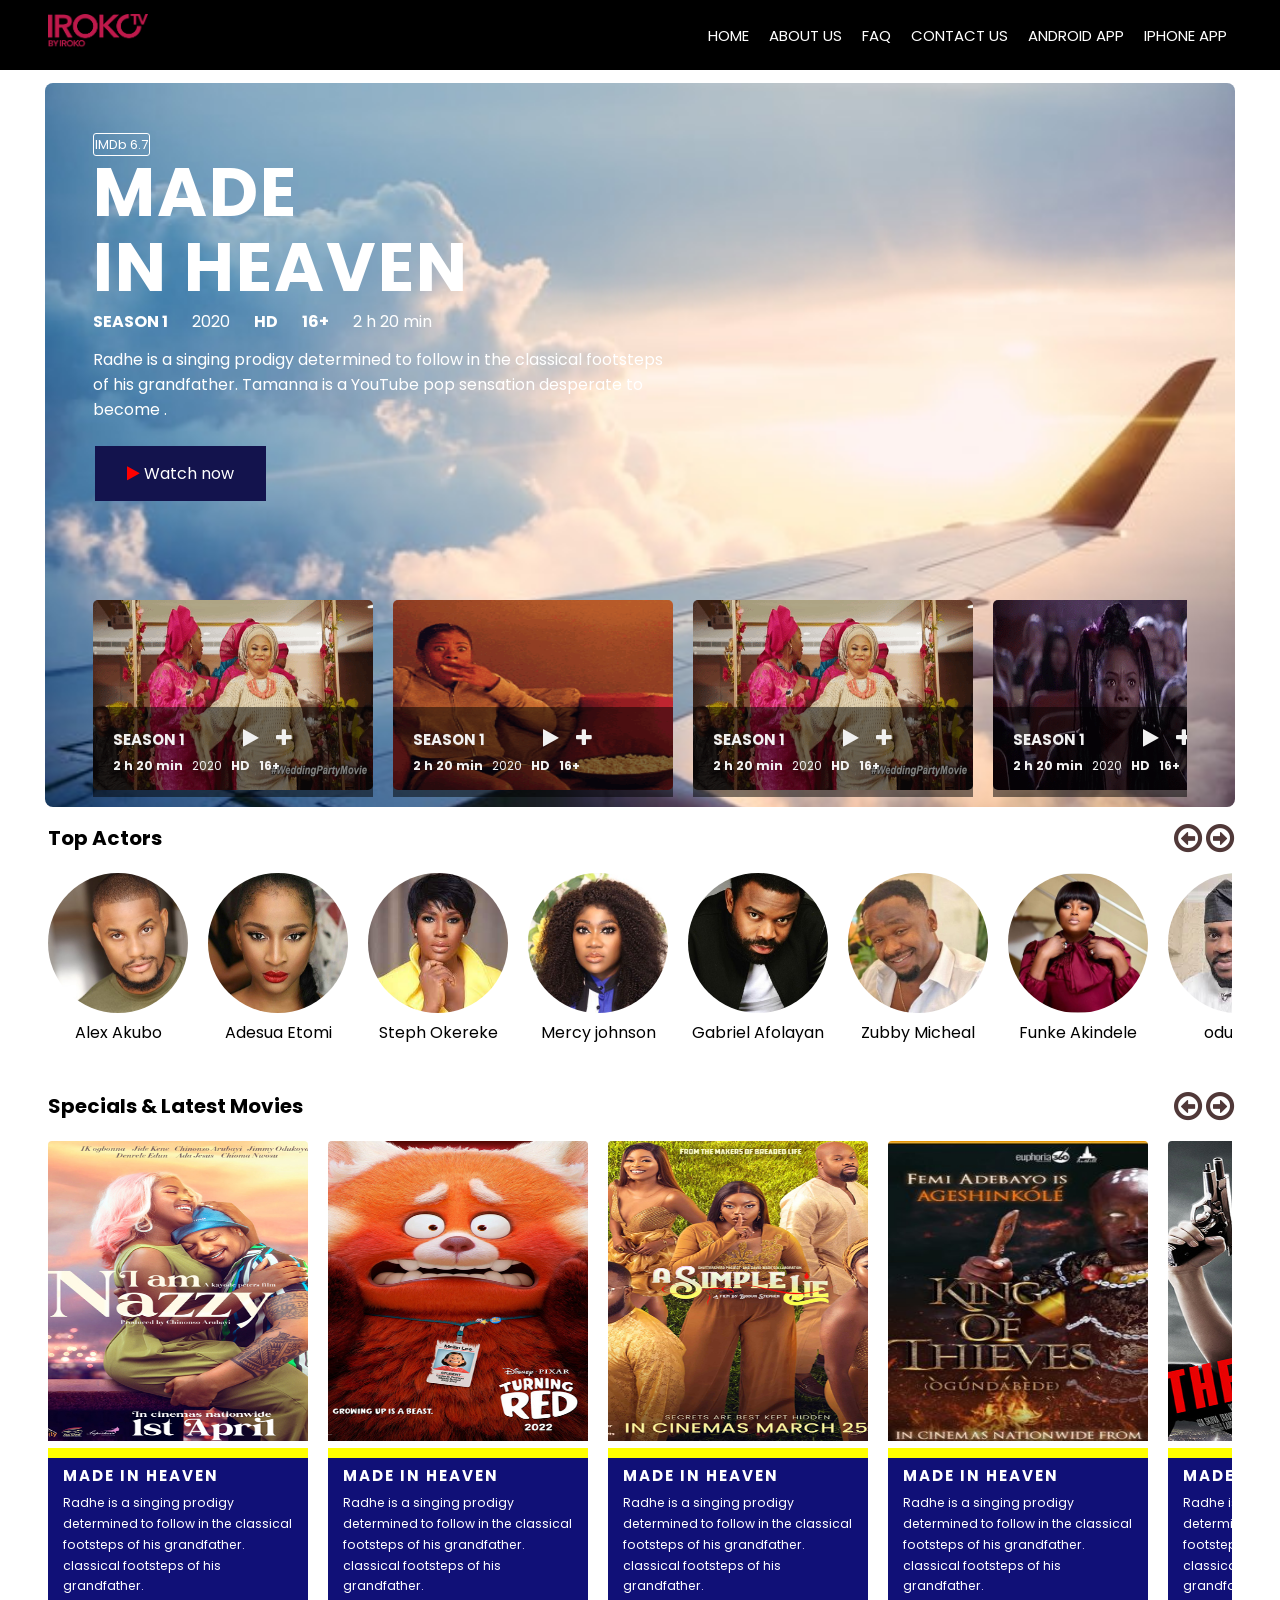
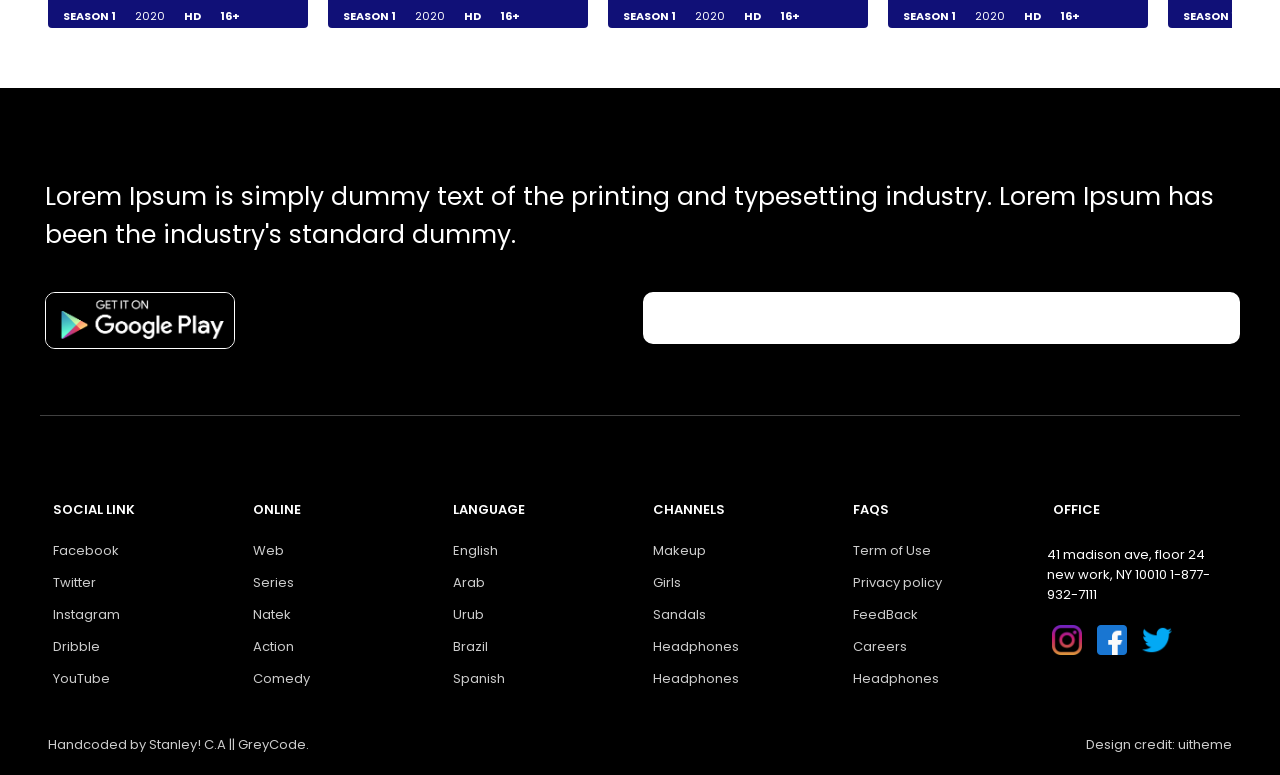
==== index.html @ 7237c394 "Movie web ap commit." ====
<!DOCTYPE html>
<html lang="en">
<head>
    <meta charset="UTF-8">
    <meta http-equiv="X-UA-Compatible" content="IE=edge">
    <meta name="viewport" content="width=device-width, initial-scale=1.0">
    <title>Stream App</title>
     <link rel="stylesheet" href="style.css">
     <link rel="stylesheet" href="https://cdnjs.cloudflare.com/ajax/libs/font-awesome/4.7.0/css/font-awesome.min.css">
     <link rel="icon" type="image/x-icon" href="/images/favicon-32x32.png"> 
</head>
<body>

    <header>
     <div id="brand"><a href="/"> <img src="images/IROKO.png" height="35px" width="100px" alt="iroko logo"  class="blink_me"></a></div>
        <nav>
            
          <ul>
            
            
            <li><a href="#">HOME</a></li>
            <li><a href="#">ABOUT US</a></li>
            <li><a href="#" >FAQ</a></li>
            <li><a href="#"> CONTACT US</a></li>
            <li><a href="#">ANDROID APP</a></li>
            <li><a href="#" >IPHONE APP</a></li>
            
          </ul>
        </nav>
        
        <div id="hamburger-icon" onclick="toggleMobileMenu(this)">
          <div class="bar1"></div>
          <div class="bar2"></div>
          <div class="bar3"></div>
          <ul class="mobile-menu animate fadeInDown two ">
            <li><a href="#">HOME</a></li>
            <li><a href="#">ABOUT US</a></li>
            <li><a href="#" >FAQ</a></li>
            <li><a href="#"> CONTACT US</a></li>
            <li><a href="#">ANDROID APP</a></li>
            <li><a href="#" >IPHONE APP</a></li>
          </ul>
        </div>
    </header>

        <article  class="first-container">
         <div class="first-container-content">
                    <!--  floated two divs --> 
            <div class="first-floating-container"> 
                <div class="first-column main">
                    <div class="first-herotext-container">

                      <span class="rnd">IMDb 6.7</span>
                                <h2>Made <br> in heaven</h2>
                                <span class="tag"><b>SEASON 1</b></span>
                                <span class="tag">2020</span>
                                <span class="tag"><b>HD</b></span>
                                <span class="tag"><b>16+</b></span>
                                <span class="tag">2 h 20 min</span>
                                <p>Radhe is a singing prodigy determined to follow in the classical footsteps of his grandfather. Tamanna is a YouTube pop sensation desperate to become .</p>
                                <a href="#" class="btn"> <i class="fa fa-play" aria-hidden="true" style="color: red;"></i>  Watch now</a>
                    </div>
                </div>
                <div class="first-column" >
                    <div class="video-container ">
                      <video autoplay muted loop id="myVideo">
                        <source src="images/video1.mp4"  type="video/mp4" style="width: 100%;">
                      </video>
                    </div>
                  
                </div>
            </div>

         </div>
               <!--  image slider starts here--> 
          <div class="image-container">
             <div class="img-slider__container-1">

               <div class="img-items">
                    <img src="images/Shola-shobowale-gif.gif" alt="shola shobowale">
                 
                    <div class="content">
                          <span class="tag-text" style="font-size: 15px;"><b>SEASON 1 </b>    </span>  &nbsp;  &nbsp;   &nbsp;  &nbsp;  &nbsp;     
                          <span class="tag-text"><b>  <i class="fa fa-play" style="font-size:20px;"></i> </b>    </span>
                          <span class="tag-text"> <i class="fa fa-plus" aria-hidden="true" style="font-size: 20px;"></i>     </span>
                          &nbsp;  &nbsp;   &nbsp;  &nbsp;  &nbsp;     
                          <span class="tag-textone"><b> 2 h 20 min</b></span>
                          <span class="tag-textone">2020</span>
                          <span class="tag-textone"><b>HD</b></span>
                          <span class="tag-textone"><b>16+</b></span>
                    </div>
               </div>

               <div class="img-items">
                 <img src="tv-popcorn.gif" alt="tv-popcorn gif">

                 <div class="content">
                  <span class="tag-text" style="font-size: 15px;"><b>SEASON 1 </b>    </span>  &nbsp;  &nbsp;   &nbsp;  &nbsp;  &nbsp;     
                  <span class="tag-text"><b>  <i class="fa fa-play" style="font-size:20px;"></i> </b>    </span>
                  <span class="tag-text"> <i class="fa fa-plus" aria-hidden="true" style="font-size: 20px;"></i>     </span>
                  &nbsp;  &nbsp;   &nbsp;  &nbsp;  &nbsp;     
                  <span class="tag-textone"><b> 2 h 20 min</b></span>
                  <span class="tag-textone">2020</span>
                  <span class="tag-textone"><b>HD</b></span>
                  <span class="tag-textone"><b>16+</b></span>
            </div>
               </div>

               <div class="img-items">
                  <img src="images/Shola-shobowale-gif.gif" alt="">

                  <div class="content">
                    <span class="tag-text" style="font-size: 15px;"><b>SEASON 1 </b>    </span>  &nbsp;  &nbsp;   &nbsp;  &nbsp;  &nbsp;     
                    <span class="tag-text"><b>  <i class="fa fa-play" style="font-size:20px;"></i> </b>    </span>
                    <span class="tag-text"> <i class="fa fa-plus" aria-hidden="true" style="font-size: 20px;"></i>     </span>
                    &nbsp;  &nbsp;   &nbsp;  &nbsp;  &nbsp;     
                    <span class="tag-textone"><b> 2 h 20 min</b></span>
                    <span class="tag-textone">2020</span>
                    <span class="tag-textone"><b>HD</b></span>
                    <span class="tag-textone"><b>16+</b></span>
              </div>
               </div>

               <div class="img-items">
                  <img src="watching-pay.gif" alt="">

                  <div class="content">
                    <span class="tag-text" style="font-size: 15px;"><b>SEASON 1 </b>    </span>  &nbsp;  &nbsp;   &nbsp;  &nbsp;  &nbsp;     
                    <span class="tag-text"><b>  <i class="fa fa-play" style="font-size:20px;"></i> </b>    </span>
                    <span class="tag-text"> <i class="fa fa-plus" aria-hidden="true" style="font-size: 20px;"></i>     </span>
                    &nbsp;  &nbsp;   &nbsp;  &nbsp;  &nbsp;     
                    <span class="tag-textone"><b> 2 h 20 min</b></span>
                    <span class="tag-textone">2020</span>
                    <span class="tag-textone"><b>HD</b></span>
                    <span class="tag-textone"><b>16+</b></span>
              </div>
               </div>

                <div class="img-items">
                  <img src="images/Shola-shobowale-gif.gif" alt="Shola-shobowale-gif.gif">

                  <div class="content">
                    <span class="tag-text" style="font-size: 15px;"><b>SEASON 1 </b>    </span>  &nbsp;  &nbsp;   &nbsp;  &nbsp;  &nbsp;     
                    <span class="tag-text"><b>  <i class="fa fa-play" style="font-size:20px;"></i> </b>    </span>
                    <span class="tag-text"> <i class="fa fa-plus" aria-hidden="true" style="font-size: 20px;"></i>     </span>
                    &nbsp;  &nbsp;   &nbsp;  &nbsp;  &nbsp;     
                    <span class="tag-textone"><b> 2 h 20 min</b></span>
                    <span class="tag-textone">2020</span>
                    <span class="tag-textone"><b>HD</b></span>
                    <span class="tag-textone"><b>16+</b></span>
              </div>

                </div>
            
                <div class="img-items">
                  <img src="images/Shola-shobowale-gif.gif" alt="">

                  <div class="content">
                    <span class="tag-text" style="font-size: 15px;"><b>SEASON 1 </b>    </span>  &nbsp;  &nbsp;   &nbsp;  &nbsp;  &nbsp;     
                    <span class="tag-text"><b>  <i class="fa fa-play" style="font-size:20px;"></i> </b>    </span>
                    <span class="tag-text"> <i class="fa fa-plus" aria-hidden="true" style="font-size: 20px;"></i>     </span>
                    &nbsp;  &nbsp;   &nbsp;  &nbsp;  &nbsp;     
                    <span class="tag-textone"><b> 2 h 20 min</b></span>
                    <span class="tag-textone">2020</span>
                    <span class="tag-textone"><b>HD</b></span>
                    <span class="tag-textone"><b>16+</b></span>
              </div>

                </div>
             
                <div class="img-items">
                  <img src="watching-pay.gif" alt="">

                  <div class="content">
                    <span class="tag-text" style="font-size: 15px;"><b>SEASON 1 </b>    </span>  &nbsp;  &nbsp;   &nbsp;  &nbsp;  &nbsp;     
                    <span class="tag-text"><b>  <i class="fa fa-play" style="font-size:20px;"></i> </b>    </span>
                    <span class="tag-text"> <i class="fa fa-plus" aria-hidden="true" style="font-size: 20px;"></i>     </span>
                    &nbsp;  &nbsp;   &nbsp;  &nbsp;  &nbsp;     
                    <span class="tag-textone"><b> 2 h 20 min</b></span>
                    <span class="tag-textone">2020</span>
                    <span class="tag-textone"><b>HD</b></span>
                    <span class="tag-textone"><b>16+</b></span>
              </div>

                </div>
            
                <div class="img-items">
                  <img src="tv-popcorn.gif" alt="tv-popcorn.gif">

                  <div class="content">
                    <span class="tag-text" style="font-size: 15px;"><b>SEASON 1 </b>    </span>  &nbsp;  &nbsp;   &nbsp;  &nbsp;  &nbsp;     
                    <span class="tag-text"><b>  <i class="fa fa-play" style="font-size:20px;"></i> </b>    </span>
                    <span class="tag-text"> <i class="fa fa-plus" aria-hidden="true" style="font-size: 20px;"></i>     </span>
                    &nbsp;  &nbsp;   &nbsp;  &nbsp;  &nbsp;     
                    <span class="tag-textone"><b> 2 h 20 min</b></span>
                    <span class="tag-textone">2020</span>
                    <span class="tag-textone"><b>HD</b></span>
                    <span class="tag-textone"><b>16+</b></span>
              </div>

                </div>
            
                <div class="img-items">
                  <img src="tv-popcorn.gif" alt="tv-popcorn.gif">
                       
                </div>
            
            
                <div class="img-items">
                  <img src="watching-pay.gif" alt="tv-popcorn.gif">
                </div>
            
                <div class="img-items">
                  <img src="tv-popcorn.gif" alt="tv-popcorn.gif">
                </div>
            
            </div>
          </div>
             <!--  image slider ends here--> 

        </article>

             
        <article class="second-container">
           <div class="second-container-content">
               
            
           <!--  image slider starts here--> 
           <div class="image-container-second" style="background-color: white;">
            <h1> Top Actors </h1>   <span> <i class="fa fa-arrow-circle-o-left" style="font-size:33px; color: rgb(80, 56, 56);"></i> <i class="fa fa-arrow-circle-o-right" style="font-size:33px; color: rgb(80, 56, 56);"></i>   </span>
            <div class="img-slider__container-1-second">

              <div class="img-items-second">
                   <img src="images/alex-akubo.jpg" alt="">
                   <p> Alex Akubo</p>
              </div>

              <div class="img-items-second">
                <img src="images/adesua.jpg" alt="">
                  <p> Adesua Etomi </p>
              </div>

              <div class="img-items-second">
                   <img src="images/steph.jpg" alt="">
                  <p>Steph Okereke </p>
              </div>

              <div class="img-items-second">
                <img src="images/mercyjohnson.jpg" alt="">
                  <p>Mercy johnson</p>
              </div>

               <div class="img-items-second">
                <img src="images/gabby.jpg" alt="">
                <p> Gabriel Afolayan </p>
               </div>
           
               <div class="img-items-second">
                   <img src="images/zubby1.jpg" alt="">
                   <P>Zubby Micheal</P>
               </div>
            
               <div class="img-items-second">
                <img src="images/funke.jpg" alt="">
                <p> Funke Akindele</p>
               </div>
           
               <div class="img-items-second">
                  <img src="images/odunade.jpg" alt="">
                  <p> odunade </p>
               </div>
           
               <div class="img-items-second">
                 <img src="images/mama-1920x598.jpg" alt="">
                <p> Mama G</p>
               </div>
           
               <div class="img-items-second">
                <img src="images/nancy.jpg" alt="" >
                <p> Nancy Isime</p>
               </div>
           
               <div class="img-items-second">
                 <img src="images/rmd.jpg" alt="">
                <p> RMD</p>
               </div>
           
           </div>
         </div>
            <!--  image slider ends here--> 

           </div>
        </article>

    
        <article class="third-container">
          <div class="third-container-content">

           
             
           <!--  image slider starts here--> 
           <div class="image-container-third">
            <h1> Specials & Latest Movies</h1> <span> <i class="fa fa-arrow-circle-o-left" style="font-size:33px; color: rgb(80, 56, 56);"></i> <i class="fa fa-arrow-circle-o-right" style="font-size:33px;color: rgb(80, 56, 56);"></i> </span>
            <div class="img-slider__container-1-third">

              <div class="img-items-third">
                   <img src="images/iam.jpg" alt=""  class="image" >
                   <div class="middle">
                    <div class="text"> <i class="fa fa-play" style="font-size:36px;"></i> </div>
                  </div>
                   
                   <div class="third-herotext-container">
                    <div class="third-text">
                      <h2>Made  in heaven</h2>    
                      <p>Radhe is a singing prodigy determined to follow in the classical footsteps of his grandfather. classical footsteps of his grandfather. </p>
                      <span class="tag-third"><b>SEASON 1</b></span>
                      <span class="tag-third">2020</span>
                      <span class="tag-third"><b>HD</b></span>
                      <span class="tag-third"><b>16+</b></span>
                    </div>
                    
                  </div>
                   
              </div>

              <div class="img-items-third">
                <img src="images/turning_redpost.jpg" alt="" class="image">
                <div class="middle">
                  <div class="text"> <i class="fa fa-play" style="font-size:36px;"></i> </div>
                </div>
                
                <div class="third-herotext-container">
                  <div class="third-text">
                    <h2>Made  in heaven</h2>
                    <p>Radhe is a singing prodigy determined to follow in the classical footsteps of his grandfather. classical footsteps of his grandfather. </p>
                    <span class="tag-third"><b>SEASON 1</b></span>
                    <span class="tag-third">2020</span>
                    <span class="tag-third"><b>HD</b></span>
                    <span class="tag-third"><b>16+</b></span>
                  </div>
                </div>
              </div>

              <div class="img-items-third">
                <img src="images/simple.jpg" alt=""  class="image" >
                   <div class="middle">
                    <div class="text"> <i class="fa fa-play" style="font-size:36px;"></i> </div>
                  </div>
                   
                   <div class="third-herotext-container">
                    <div class="third-text">
                      <h2>Made  in heaven</h2>
                      <p>Radhe is a singing prodigy determined to follow in the classical footsteps of his grandfather. classical footsteps of his grandfather. </p>
                      <span class="tag-third"><b>SEASON 1</b></span>
                      <span class="tag-third">2020</span>
                      <span class="tag-third"><b>HD</b></span>
                      <span class="tag-third"><b>16+</b></span>
                    </div>
                  </div>
              </div>

              <div class="img-items-third">
                <img src="images/kingpost-233x396.jpg" alt="" class="image">
                <div class="middle">
                  <div class="text"> <i class="fa fa-play" style="font-size:36px;"></i> </div>
                </div>

                <div class="third-herotext-container">
                  <div class="third-text">
                    <h2>Made  in heaven</h2>
                    <p>Radhe is a singing prodigy determined to follow in the classical footsteps of his grandfather. classical footsteps of his grandfather. </p>
                    <span class="tag-third"><b>SEASON 1</b></span>
                    <span class="tag-third">2020</span>
                    <span class="tag-third"><b>HD</b></span>
                    <span class="tag-third"><b>16+</b></span>
                  </div>
                </div>
              </div>

               <div class="img-items-third">
                <img src="images/nake.jpg" alt="" class="image">
                <div class="middle">
                  <div class="text"> <i class="fa fa-play" style="font-size:36px;"></i> </div>
                </div>

                <div class="third-herotext-container">
                  <div class="third-text">
                    <h2>Made  in heaven</h2>
                    <p>Radhe is a singing prodigy determined to follow in the classical footsteps of his grandfather. classical footsteps of his grandfather. </p>
                    <span class="tag-third"><b>SEASON 1</b></span>
                    <span class="tag-third">2020</span>
                    <span class="tag-third"><b>HD</b></span>
                    <span class="tag-third"><b>16+</b></span>
                  </div>
                </div> 

               </div>
           
               <div class="img-items-third">
                   <img src="images/godpost-233x396.jpg" alt="" class="image">
                   <div class="middle">
                    <div class="text"> <i class="fa fa-play" style="font-size:36px;"></i> </div>
                  </div>

                   <div class="third-herotext-container">
                    <div class="third-text">
                      <h2>Made  in heaven</h2>
                      <p>Radhe is a singing prodigy determined to follow in the classical footsteps of his grandfather. classical footsteps of his grandfather. </p>
                      <span class="tag-third"><b>SEASON 1</b></span>
                      <span class="tag-third">2020</span>
                      <span class="tag-third"><b>HD</b></span>
                      <span class="tag-third"><b>16+</b></span>
                    </div>
                  </div>

               </div>
            
               <div class="img-items-third">
                <img src="images/batman.webp" alt="" class="image">
                <div class="middle">
                  <div class="text"> <i class="fa fa-play" style="font-size:36px;"></i> </div>
                </div>
                   
                <div class="third-herotext-container">
                  <div class="third-text">
                    <h2>Made  in heaven</h2>
                    <p>Radhe is a singing prodigy determined to follow in the classical footsteps of his grandfather. classical footsteps of his grandfather. </p>
                    <span class="tag-third"><b>SEASON 1</b></span>
                    <span class="tag-third">2020</span>
                    <span class="tag-third"><b>HD</b></span>
                    <span class="tag-third"><b>16+</b></span>
                  </div>
                </div>

               </div>
           
               <div class="img-items-third">
                  <img src="images/iam.jpg" alt="" class="image">
                  <div class="middle">
                    <div class="text"> <i class="fa fa-play" style="font-size:36px;"></i> </div>
                  </div>
                    
                  <div class="third-herotext-container">
                    <div class="third-text">
                      <h2>Made  in heaven</h2>
                      <p>Radhe is a singing prodigy determined to follow in the classical footsteps of his grandfather. classical footsteps of his grandfather. </p>
                      <span class="tag-third"><b>SEASON 1</b></span>
                      <span class="tag-third">2020</span>
                      <span class="tag-third"><b>HD</b></span>
                      <span class="tag-third"><b>16+</b></span>
                    </div>
                  </div>

               </div>
           
               <div class="img-items-third">
                 <img src="images/enchaten.webp" alt="" class="image">
                   <div class="middle">
                    <div class="text"> <i class="fa fa-play" style="font-size:36px;"></i> </div>
                   </div>

                 <div class="third-herotext-container">
                  <div class="third-text">
                    <h2>Made  in heaven</h2>
                    <p>Radhe is a singing prodigy determined to follow in the classical footsteps of his grandfather. classical footsteps of his grandfather. </p>
                    <span class="tag-third"><b>SEASON 1</b></span>
                    <span class="tag-third">2020</span>
                    <span class="tag-third"><b>HD</b></span>
                    <span class="tag-third"><b>16+</b></span>
                  </div>
                  </div>

               </div>
           
               <div class="img-items-third">
                <img src="images/simple.jpg" alt=""  class="image">
                   <div class="middle">
                      <div class="text"> <i class="fa fa-play" style="font-size:36px;"></i> </div>
                    </div>
                
                <div class="third-herotext-container">
                  <div class="third-text">
                    <h2>Made  in heaven</h2>
                    <p>Radhe is a singing prodigy determined to follow in the classical footsteps of his grandfather. classical footsteps of his grandfather. </p>
                    <span class="tag-third"><b>SEASON 1</b></span>
                    <span class="tag-third">2020</span>
                    <span class="tag-third"><b>HD</b></span>
                    <span class="tag-third"><b>16+</b></span>
                  </div>
                </div>

               </div>
           
               <div class="img-items-third">
                 <img src="images/turning_redpost.jpg" alt="" class="image">
                      <div class="middle">
                         <div class="text"> <i class="fa fa-play" style="font-size:36px;"></i> </div>
                      </div>
                 <div class="third-herotext-container">
                  <div class="third-text">
                    <h2>Made  in heaven</h2>
                    <p>Radhe is a singing prodigy determined to follow in the classical footsteps of his grandfather. classical footsteps of his grandfather. </p>
                    <span class="tag-third"><b>SEASON 1</b></span>
                    <span class="tag-third">2020</span>
                    <span class="tag-third"><b>HD</b></span>
                    <span class="tag-third"><b>16+</b></span>
                  </div>
                </div>

               </div>
           
           </div>
         </div>
            <!--  image slider ends here--> 

          </div>
        </article> <!-- third-container closing--> 



        <article class="forth-container">
          <div class="forth-container-content">
                <div class="footer-float-container">
                    
                  <div class="footer-text">
                   <p>  Lorem Ipsum is simply dummy text of the printing and typesetting industry. Lorem Ipsum has been the industry's standard dummy.
                  </p>
                  <br>
                    <div class="input-container">
                        <div class="input-float">
                          <img src="images/google-play-badge.png" width="190px" alt="" srcset="" style="border: 1.5px solid; border-radius: 10px;">
                        </div>

                        <div class="input-float" style="background-color: white; border: 2px solid white; border-radius: 10px;">
                        2

                        </div>
                        
                    </div>
                             
                  </div>
                       
                  <div class="nav-bar">

                     <div class="footer-float">
                       <div class="vertical-menu">
                         <a href="#" class="active">SOCIAL LINK</a>
                         <a href="#">Facebook</a>
                         <a href="#">Twitter</a>
                         <a href="#">Instagram</a>
                         <a href="#">Dribble</a>
                         <a href="#">YouTube</a>
                       </div>
                     </div>
                     
                     <div class="footer-float">
                      <div class="vertical-menu">
                        <a href="#" class="active">ONLINE</a>
                        <a href="#">Web</a>
                        <a href="#">Series</a>
                        <a href="#">Natek</a>
                        <a href="#">Action</a>
                        <a href="#">Comedy</a>
                       </div>
                      </div>

                      <div class="footer-float">
                        <div class="vertical-menu">
                          <a href="#" class="active">LANGUAGE</a>
                          <a href="#">English</a>
                          <a href="#">Arab</a>
                          <a href="#">Urub</a>
                          <a href="#">Brazil</a>
                          <a href="#">Spanish</a>
                        </div>
                      </div>

                      <div class="footer-float">
                        <div class="vertical-menu">
                          <a href="#" class="active">CHANNELS</a>
                          <a href="#">Makeup</a>
                          <a href="#">Girls</a>
                          <a href="#">Sandals</a>
                          <a href="#">Headphones</a>
                          <a href="#">Headphones</a>
                        </div>
                      </div>

                      <div class="footer-float">
                        <div class="vertical-menu">
                          <a href="#" class="active">FAQS</a>
                          <a href="#">Term of Use</a>
                          <a href="#">Privacy policy</a>
                          <a href="#">FeedBack</a>
                          <a href="#">Careers </a>
                          <a href="#">Headphones</a>
                        </div>
                      </div>

                      <div class="footer-float" >
                        <div class="vertical-menu">
                          <a href="#" class="active">OFFICE</a>
                             <div class="address-cover">
                               <p> 41 madison ave, floor 24 
                                new work, NY 10010
                               1-877-932-7111 </p>
                             
                            </div>
                                <div class="icons-wrapper">
                                 
                                  <i class="instagram-line icon"> <img src="images/instagram.png" height="30px" width="30px" alt="" srcset="">  </i> 
                                 <i class="facebook-circle-line icon"> <img src="images/facebook.png" height="30px" width="30px" alt="" srcset=""> </i>
                                 <i class="whatsapp-line icon"> <img src="images/twitter.png" height="30px" width="30px" alt="" srcset=""> </i>
                               
                                </div>

                        </div>
                      </div>

                </div>

                  
           </div>

         </article>
            
         <article>

              <div class="footer-reference">
                            
                  <div class="ref-one left"> 
                    Handcoded by Stanley! C.A || GreyCode.
                  </div>
  
                  <div class="ref-one right"> 
                  Design credit: uitheme <a href="#"></a>
                  </div>

              </div>
         </article>

    <script  type="text/javascript" src="file.js"></script>
</body>
</html>
---- style.css ----
@import url("https://fonts.googleapis.com/css2?family=Poppins:wght@400;700&display=swap");

* {
  padding: 0;
  margin: 0;
  box-sizing: border-box;
}



body {
  background-color: white;
  color: white;
  font-family: "Poppins", sans-serif;
}

header a {
  text-decoration: none;
}

header {
  background-color: black;
  height: 70px;
  display: flex;
  justify-content: space-between;
 padding-left: 3rem;
 padding-right: 3rem;
 
}




#brand {
  font-weight: bold;
  font-size: 18px;
  display: flex;
  align-items: center;
}

#brand a {
  color: white;
}




ul {
  list-style: none;
  height: 100%;
  display: flex;
  align-items: center;
  justify-content: stretch;
}

ul a {
  color: white;
}

ul li {
  padding: 5px;
  margin-left: 10px;
  font-size: 15px;
}

ul li:hover {
  transform: scale(1.1);
  transition: 0.3s;
  color: #ff3860;
}



/* MOBILE MENU  CSS STARTS HERE */
#hamburger-icon {
  margin: auto 0;
  display: none;
  cursor: pointer;

}

#hamburger-icon div {
  width: 35px;
  height: 3px;
  margin: 6px 0;
  transition: 0.4s;
  background-color: white;
}

.open .bar1 {
  -webkit-transform: rotate(-45deg) translate(-6px, 6px);
  transform: rotate(-45deg) translate(-6px, 6px);
}

.open .bar2 {
  opacity: 0;
}

.open .bar3 {
  -webkit-transform: rotate(45deg) translate(-6px, -8px);
  transform: rotate(45deg) translate(-6px, -8px);
}

.open .mobile-menu {
  display: flex;
  flex-direction: column;
  align-items: center;
  justify-content: flex-start;
}

.mobile-menu {
  display: none;
  position: absolute;
  top: 70px;
  left: 0;
  height: calc(100vh - 50px);
  width: 100%;
  background-color: #1d1f1d;
 z-index: 1000;
 
}


.animate {
  -webkit-animation-duration: 1s;
  animation-duration: 1s;
  -webkit-animation-fill-mode: both;
  animation-fill-mode: both;
}

.two {
  -webkit-animation-delay: 1.5s;
  -moz-animation-delay: 1.5s;
  animation-delay: 1.5s;
}

.mobile-menu li {
  margin-bottom: 10px;
  color: white;
}

.mobile-menu li a {
  color: white;
}


.blink_me {
  animation: blinker 1s linear infinite;
}

@keyframes blinker {
  50% {
    opacity: 0;
  }
}

@media only screen and (max-width: 600px) {
  header nav {
    display: none;
  }

  #hamburger-icon {
    display: block;
  }
  header{
   padding-left: 1.2rem;
   padding-right: 1.2rem;
  }
}

/* MOBILE MENU  CSS ENDS HERE */





.first-container {     /* container-  floated divs and first slider */
    overflow: hidden;
    border-radius: 8px;
    margin: 1% 3.5% 0% 3.5%;
    background-size: 100%;
    background-image: url("images/image-plane.jpg");
    
}

.first-container-content{
    padding-left: 3rem;
    width: 100%;
    
}

/* Floated divs*/
.first-column {
  float: left;
  width: 50%;
  padding-left: 5px solid red;
}



video {
  object-fit: contain;
  height: 500px;
  z-index: 2;
  
}




.first-column .first-herotext-container{
  margin-top: 3rem;
}

.first-herotext-container .rnd{
border: 1px solid;
padding: 1px;
border-radius: 3px;
font-size: 13px;
}

.first-herotext-container h2   {
    font-size: 68px;
    text-transform: uppercase;
    letter-spacing: 2px;
    color: #fff;
    font-weight: 700;
    line-height: 1.1;
    padding-bottom: 4px;
}

.first-herotext-container .tag {
padding-right: 20px;
}

.first-herotext-container p {
  padding-top: 13px;
  padding-bottom: 20px;
  }
  
.btn{
  background-color: rgb(19, 19, 77);
  border: none;
  color: white;
  padding: 15px 32px;
  text-align: center;
  text-decoration: none;
  display: inline-block;
  font-size: 16px;
  margin: 4px 2px;
  cursor: pointer;
}


.first-floating-container::after {
  content: "";
  clear: both;
  display: table;
}

/* First Image slider   */
.img-slider__container-1 {
  display: flex;
  column-gap: 20px;
  width: 100%;
  overflow: auto;
  justify-content: start;
  align-items: center; 
  padding-top: 10px;
  padding-bottom: 10px;
 }

 .image-container{
  padding-left: 3rem;
  padding-right: 3rem;
  overflow: hidden;
  width: 100%;
 }

 .image-container ::-webkit-scrollbar {
  background: none;
}

 .img-items img{
     border-radius: 5px;
     width: 280px;
     height: 190px;
     overflow: hidden;
 }

 .img-items {
  position: relative;
  max-width: 800px; /* Maximum width */
}



.img-items .content {
  position: absolute; /* Position the background text */
  bottom: 0; /* At the bottom. Use top:0 to append it to the top */
  background: rgb(0, 0, 0); /* Fallback color */
  background: rgba(0, 0, 0, 0.5); /* Black background with 0.5 opacity */
  color: #f1f1f1; /* Grey text */
  width: 100%; /* Full width */
  padding: 20px; /* Some padding */
}

.content .tag-text {
  font-size: 11px;
  padding-right: 15px;
  margin: 30px 0; 
}

.content .tag-textone {
  font-size: 12px;
  padding-right: 5px;
  margin: 30px 0; 
}
/* Second container and Image slider   */
.second-container {
  overflow: hidden;
  width: 100%;
}
.second-container-content{
  padding-left: 0rem;
  width: 100%;
  position: relative;
}


/* Second Image slider   */
.img-slider__container-1-second{
  display: flex;
  column-gap: 20px;
  width: 100%;
  overflow: auto;
  justify-content: start;
  align-items: center; 
  padding-top: 10px;
  padding-bottom: 10px;
 }

 .image-container-second {
  padding-left: 3rem;
  padding-top: 1rem;
  padding-right: 3rem;
  overflow: hidden;
  width: 100%;
 }

 .image-container-second h1{
 font-size: 20px;
 color: black;
 padding-bottom: 10px;

}

.image-container-second span{
  display: inline-block;
  position: absolute;
  top:6%;
  right: 46px;
}
 .image-container-second ::-webkit-scrollbar {
  background: none;
}

 .img-items-second img{
     border-radius: 100px;
     width: 140px;
     height: 140px;
     overflow: hidden;
 }

 .img-items-second p{
   text-align: center;
   color: black;
 }




/* THIRD container and Image slider // Most css of the third article is assigned to article two css  */

 
.third-container {
  overflow: hidden;
  width: 100%;
  padding-bottom: 50px;
}

.third-container-content{
  padding-left: 0rem;
  width: 100%;
  position: relative;
}


.third-herotext-container {
  padding-left: 10px;
  padding-top: 5px;
}
  
/* third paragraph text */
.third-herotext-container p {    
  line-height: 1.3rem;
  color: white;
  font-size: 12.3px;
  padding-top: 5px;
  padding-bottom: 5px;
}

.third-text{
  text-align: left;
  padding: 5px;
}



.third-herotext-container h2   {
    font-size: 15px;
    text-transform: uppercase;
    letter-spacing: 2px;
    color: white;
    font-weight: 700;
    line-height: 1.1;
    padding-bottom: 4px;
}

.third-herotext-container .tag-third {
font-size: 11px;
padding-right: 15px;
}


/* third Image slider   */
.img-slider__container-1-third{
  display: flex;
  column-gap: 20px;
  width: 100%;
  overflow: auto;
  justify-content: start;
  align-items: center; 
  padding-top: 10px;
  padding-bottom: 10px;
 }

 .image-container-third {
  padding-left: 3rem;
  padding-top: 1rem;
  padding-right: 3rem;
  overflow: hidden;
  width: 100%;
 }


 .image-container-third h1{    /* Specials and Latest movies*/
  font-size: 20px;
  color: black;
  padding-top: 20px;
  padding-bottom: 10px;
 }

 .image-container-third > span{
  display: inline-block;
  position: absolute;
  top:6%;
  right: 46px;
}


 .image-container-third ::-webkit-scrollbar {
  background: none;
}

 .img-items-third img{
     border-radius: 4px 4px 0px 0px;
     width: 260px;
     height: 300px;
     overflow: hidden;
 }


 .img-items-third  {
  position: relative;
}

.img-items-third   {
  opacity: 1;
  display: block;
  height: auto;
  transition: .5s ease;
  backface-visibility: hidden;
}

.middle {
  transition: .5s ease;
  opacity: 0;
  position: absolute;
  top: 35%;
  left: 50%;
  transform: translate(-50%, -50%);
  -ms-transform: translate(-50%, -50%);
  text-align: center;
}

.img-items-third:hover .image {
  opacity: 0.3;
}

.img-items-third:hover .middle {
  opacity: 1;
}

.text  {
  background-color: #498afb;
  color: white;
  font-size: 16px;
  padding: 10px 20px;
  border-radius: 10px;
}



 .img-items-third .third-herotext-container{
   text-align: center;
   color: white;
   background-color: rgb(16, 16, 119);
   height: 180px;
   border-radius: 0px 0px 4px 4px ;
   border-top: 10px solid yellow;
 }
/* third Image slider  ends here */



/* footer container   */
.forth-container {
  overflow: hidden;
  width: 100%;
  background-color: black;
}
.forth-container-content{
  width: 100%;
  padding-left: 2.5rem;
  padding-right: 2.5rem;
}


.footer-float {
  float: left;
  width: 16.66%;
  text-align: center;
  color: black;
  padding: 10px 7px;
}

.footer-float-container::after {
  content: "";
  clear: both;
  display: table;
}


.vertical-menu  {

  padding-top: 60px; 
}

.vertical-menu a {
  background-color: black;
  color: #ccc; 
  display: block; 
  padding: 6px; 
  text-decoration: none; 
  text-align: left;
  font-size: 13px;
}


.vertical-menu .address-cover {
  font-size: 13px;
  text-align: left;
  padding-top: 10px;
  color: white;
}


.vertical-menu a:hover {
  color: white;
}

.vertical-menu a.active {
  background-color: black;
  color: white;
  padding-top: 15px;
  padding-bottom: 15px;
  font-weight: 600;
}

.icons-wrapper{
  padding-top: 20px;
  float: left;
}
.icon{
  color: red;
  background-color: black;
  padding: 5px;
}

.footer-reference::after {
  content: "";
  clear: both;
  display: table;
}

.footer-reference{
  padding: 30px 0px 20px 0px;
  background-color: black;
  padding-left: 3rem;
  padding-right: 3rem;
}


.ref-one{
  width: 50%;
  float: left;
  color: #ccc;
  font-size: 13px;
}

.footer-reference .left{
  text-align: left;
}

.footer-reference .right{
  text-align: right;
}
.ref-one  a{
  text-decoration: none;
  font-weight: 600;
  color: white;
}

.footer-text {
  padding-left: 5px;
  padding-top: 90px;
  padding-bottom: 45px;
  font-size: 25px;
}

.input-container::after {
  content: "";
  clear: both;
  display: table;
}

.input-float{  /* Google play button and input container  */
width: 50%;
float: left;
padding-bottom: 10px;
}

.nav-bar {
  border-bottom: 1px solid rgba(255,255,255,.25);
}

/* ALL MEDIA QUERIES  */

@media only screen and (max-width: 991px) {
   
  .first-container-content{
    padding-left: 0rem;
}
.image-container{
  display: none;
 }

.first-floating-container{
  position: relative;
}

.first-column {
  width: 100%;
}

video {
  object-fit: contain;
  height:auto;
  width: 100%;
  top: 1;
}



.main {
    display: block;
    position:absolute;
    bottom:0px;
    right:0;
    overflow: hidden;
    padding-left: 1rem;
    background: linear-gradient(to top, #211813, transparent);
}

.first-herotext-container .rnd{
  font-size: 10px;
  }

.first-herotext-container h2   {
  font-size: 38px;
}

.first-herotext-container .tag {
padding-right: 10px;
}

.first-herotext-container p {
display: none;
}

.btn{
  display: none;
}

.first-herotext-container{
  margin-top: 10rem;
  margin-bottom: 20px;
}
  
    .img-items img{
     border-radius: 5px;
     overflow: hidden;
     width: 180px;
     height: 140px;
    }
    
    .img-slider__container-1 {
        display: flex;
        column-gap: 10px;
       }

       .image-container-second {
        padding-left: 1rem;
        padding-right: 1rem;
       }
   
      
       .image-container-third {
        padding-left: 1rem;
        padding-right: 1rem;
       }
       .img-items-third img{
        border-radius: 4px 4px 0px 0px;
        width: 170px;
        height: 170px;
        overflow: hidden;
    }
    .img-items-third .third-herotext-container{
      height: auto;
    }
    
.third-herotext-container h2   {
  font-size: 15px;
}

.third-herotext-container .tag-third{
padding-right: 5px;

}

.third-herotext-container p {
font-size: 13px;
display: none;
}
.third-text{
  padding: 5px;
}

.image-container-third h1, .image-container-second h1{
  font-size: 15px;
 }
 .third-container {
  padding-bottom: 12px;
}
 .footer-float {
  width: 100%;
}

.image-container-second span{
  display: inline-block;
  position: absolute;
  top:4%;
  right: 18px;
}
.image-container-third > span {
    display: inline-block;
    position: absolute;
    top:9%;
    right: 18px;
}
.footer-float {
  width: 50%;
  padding: 0px;
}
.forth-container-content{
  padding-left: 0.8rem;
  padding-right: 1rem;
}





.vertical-menu a {
  font-size: 13px;
  font-family: "Montserrat", sans-serif;
}
.vertical-menu  {
  padding-top: 20px;
}
.ref-one{
  width: 100%;
  text-align: center;
}

.footer-reference .left{
  text-align: center;
  padding-bottom: 3px;
}

.footer-reference .right{
  text-align:center;
}
.footer-text p{
  font-size: 19px;
}
.text  {
  color: white;
  padding: 5px 10px;
}

.icons-wrapper{
 float: left;
}
.vertical-menu a.active {
  padding-top: 15px;
  padding-bottom: 10px;
}
.input-float{  /* Google play button and input container  */
  width: 100%;
  }
 
}
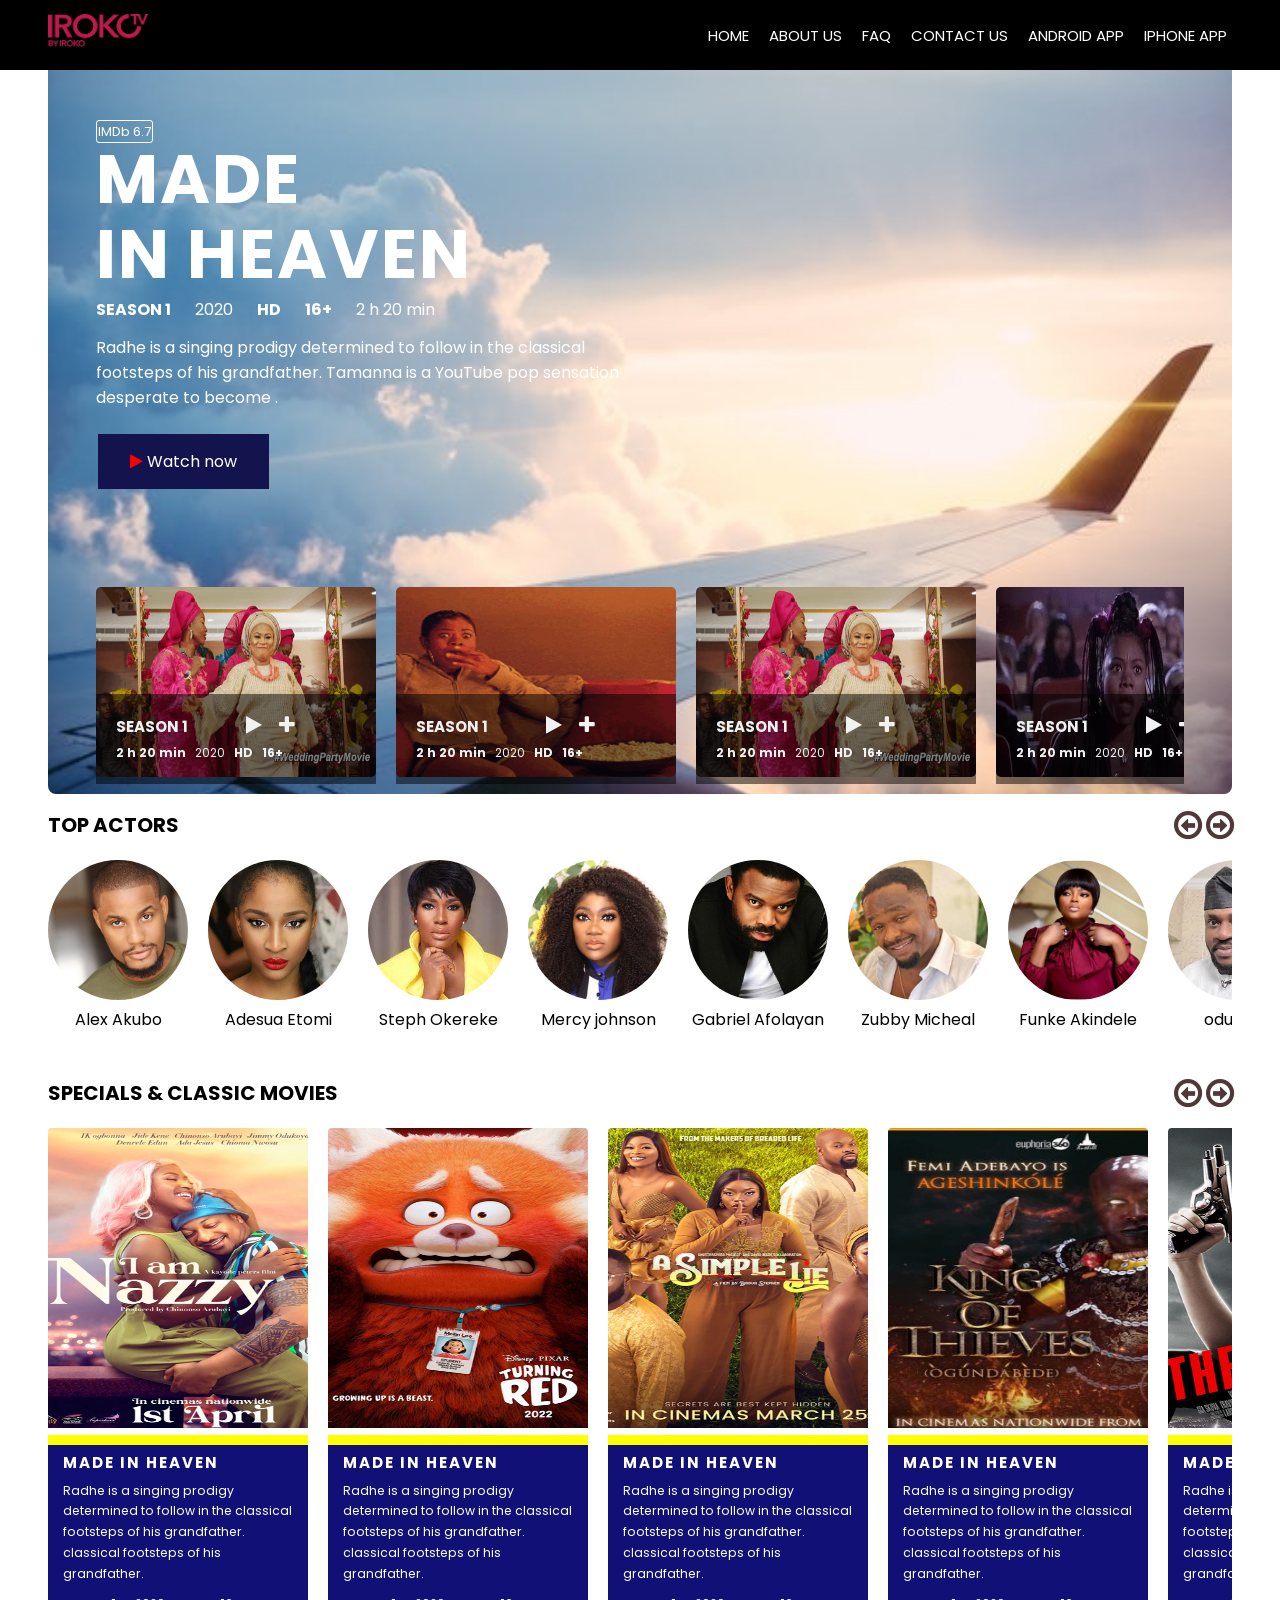
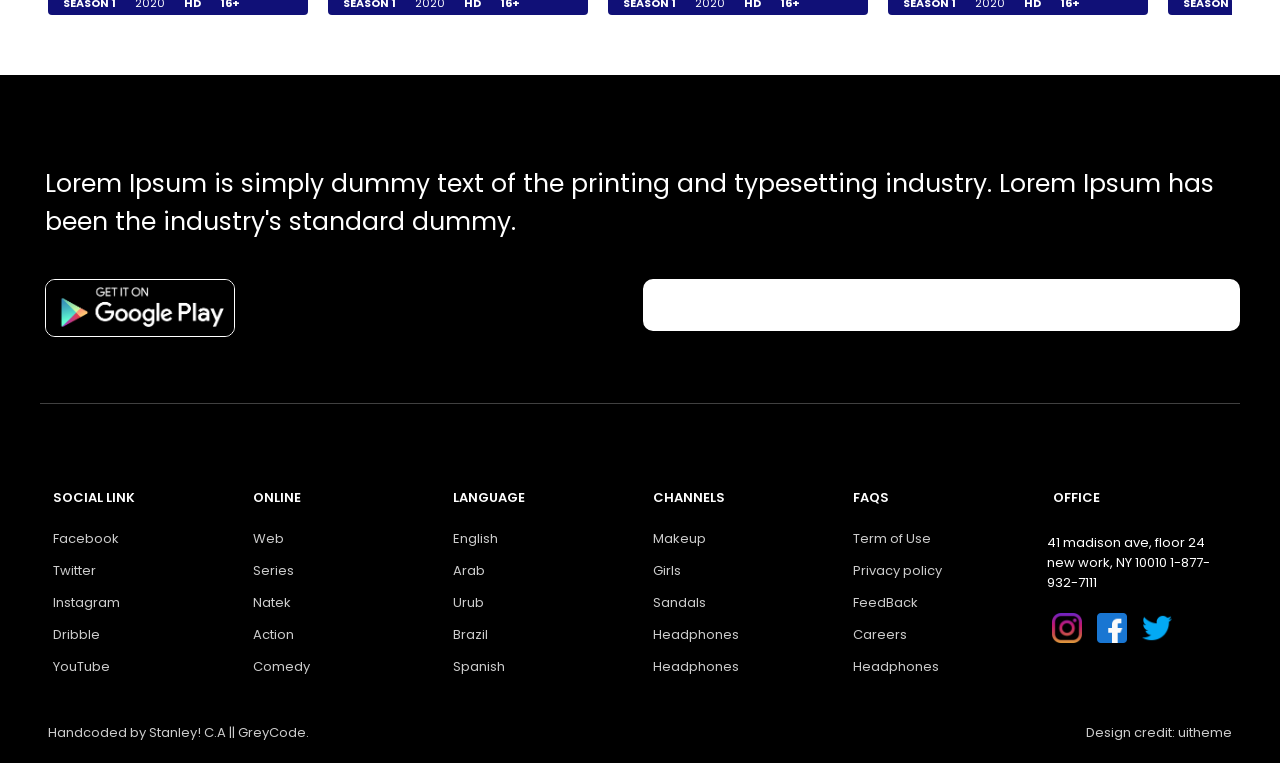
==== commit 976a51c4: "update commit." ====
--- a/index.html
+++ b/index.html
@@ -30,9 +30,11 @@
         </nav>
         
         <div id="hamburger-icon" onclick="toggleMobileMenu(this)">
-          <div class="bar1"></div>
-          <div class="bar2"></div>
-          <div class="bar3"></div>
+          
+            <div class="bar1"></div>
+            <div class="bar2"></div>
+            <div class="bar3"></div>
+          
           <ul class="mobile-menu animate fadeInDown two ">
             <li><a href="#">HOME</a></li>
             <li><a href="#">ABOUT US</a></li>
@@ -65,7 +67,7 @@
                 <div class="first-column" >
                     <div class="video-container ">
                       <video autoplay muted loop id="myVideo">
-                        <source src="images/video1.mp4"  type="video/mp4" style="width: 100%;">
+                        <source src="images/Untitled.mp4"  type="video/mp4" style="width: 100%;">
                       </video>
                     </div>
                   
@@ -228,7 +230,7 @@
             
            <!--  image slider starts here--> 
            <div class="image-container-second" style="background-color: white;">
-            <h1> Top Actors </h1>   <span> <i class="fa fa-arrow-circle-o-left" style="font-size:33px; color: rgb(80, 56, 56);"></i> <i class="fa fa-arrow-circle-o-right" style="font-size:33px; color: rgb(80, 56, 56);"></i>   </span>
+            <h1> TOP ACTORS </h1>   <span> <i class="fa fa-arrow-circle-o-left" style="font-size:33px; color: rgb(80, 56, 56);"></i> <i class="fa fa-arrow-circle-o-right" style="font-size:33px; color: rgb(80, 56, 56);"></i>   </span>
             <div class="img-slider__container-1-second">
 
               <div class="img-items-second">
@@ -301,7 +303,7 @@
              
            <!--  image slider starts here--> 
            <div class="image-container-third">
-            <h1> Specials & Latest Movies</h1> <span> <i class="fa fa-arrow-circle-o-left" style="font-size:33px; color: rgb(80, 56, 56);"></i> <i class="fa fa-arrow-circle-o-right" style="font-size:33px;color: rgb(80, 56, 56);"></i> </span>
+            <h1> SPECIALS & CLASSIC MOVIES</h1> <span> <i class="fa fa-arrow-circle-o-left" style="font-size:33px; color: rgb(80, 56, 56);"></i> <i class="fa fa-arrow-circle-o-right" style="font-size:33px;color: rgb(80, 56, 56);"></i> </span>
             <div class="img-slider__container-1-third">
 
               <div class="img-items-third">
--- a/style.css
+++ b/style.css
@@ -163,8 +163,15 @@
     display: block;
   }
   header{
-   padding-left: 1.2rem;
-   padding-right: 1.2rem;
+   padding-left: 0.4rem;
+   padding-right: 0.4rem;
+  }
+  #brand{
+   padding-top: 1rem;
+  }
+  .hamburger-icon{
+    padding-top: 2rem;
+    background-color: red;
   }
 }
 
@@ -176,11 +183,11 @@
 
 .first-container {     /* container-  floated divs and first slider */
     overflow: hidden;
-    border-radius: 8px;
-    margin: 1% 3.5% 0% 3.5%;
+    border-radius: 0px 0px 8px 8px;
+    margin-left: 3rem;
+    margin-right: 3rem;
     background-size: 100%;
-    background-image: url("images/image-plane.jpg");
-    
+    background-image: url("images/image-plane.jpg");   
 }
 
 .first-container-content{
@@ -575,6 +582,7 @@
   text-decoration: none; 
   text-align: left;
   font-size: 13px;
+  cursor: pointer;
 }
 
 
@@ -669,8 +677,12 @@
 
 @media only screen and (max-width: 991px) {
    
+  .first-container{
+   margin-left: 0.4rem;
+    margin-right: 0.4rem;
+  }
   .first-container-content{
-    padding-left: 0rem;
+    padding-left:0rem;
 }
 .image-container{
   display: none;
@@ -741,14 +753,14 @@
        }
 
        .image-container-second {
-        padding-left: 1rem;
-        padding-right: 1rem;
+        padding-left: 0.4rem;
+        padding-right: 0.4rem;
        }
    
       
        .image-container-third {
-        padding-left: 1rem;
-        padding-right: 1rem;
+        padding-left: 0.4rem;
+        padding-right: 0.4rem;
        }
        .img-items-third img{
         border-radius: 4px 4px 0px 0px;
@@ -791,21 +803,21 @@
   display: inline-block;
   position: absolute;
   top:4%;
-  right: 18px;
+  right: 9px;
 }
 .image-container-third > span {
     display: inline-block;
     position: absolute;
     top:9%;
-    right: 18px;
+    right: 9px;
 }
 .footer-float {
   width: 50%;
   padding: 0px;
 }
 .forth-container-content{
-  padding-left: 0.8rem;
-  padding-right: 1rem;
+  padding-left: 0.4rem;
+        padding-right: 0.4rem;
 }
 
 
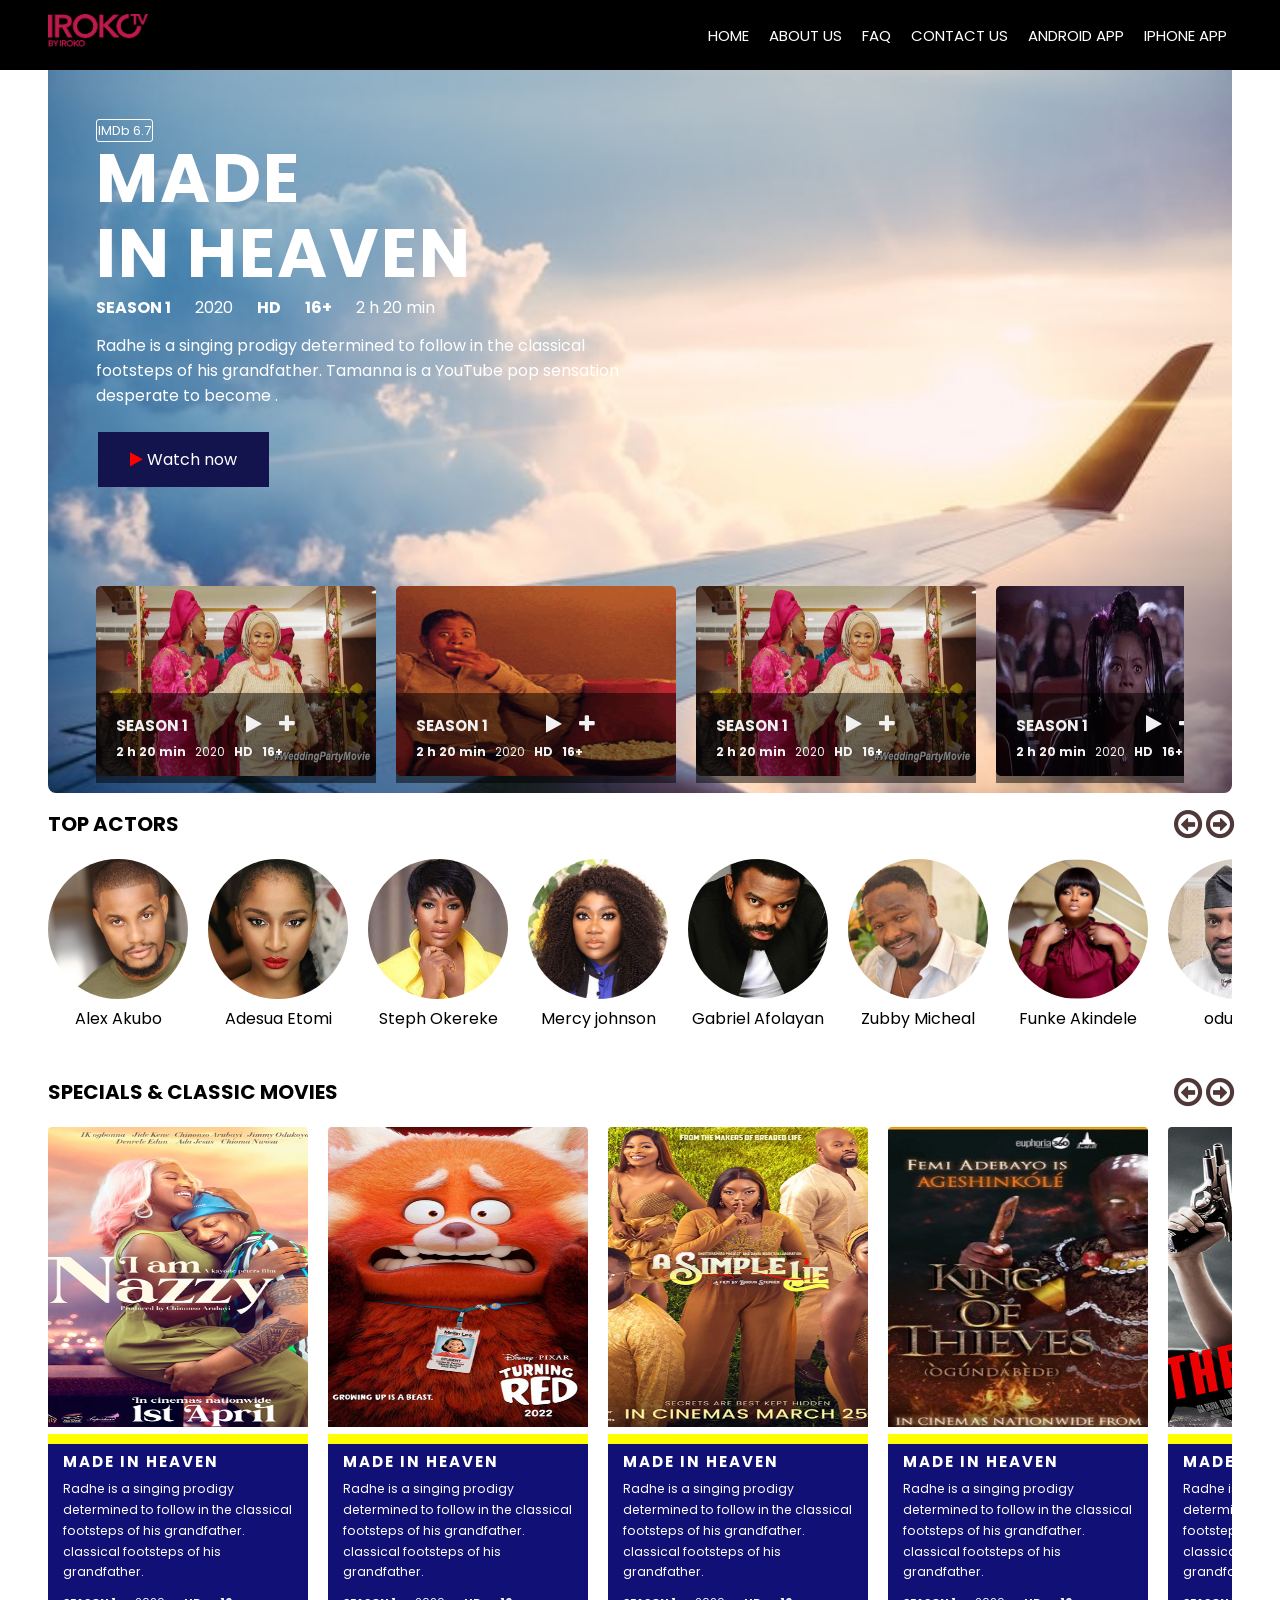
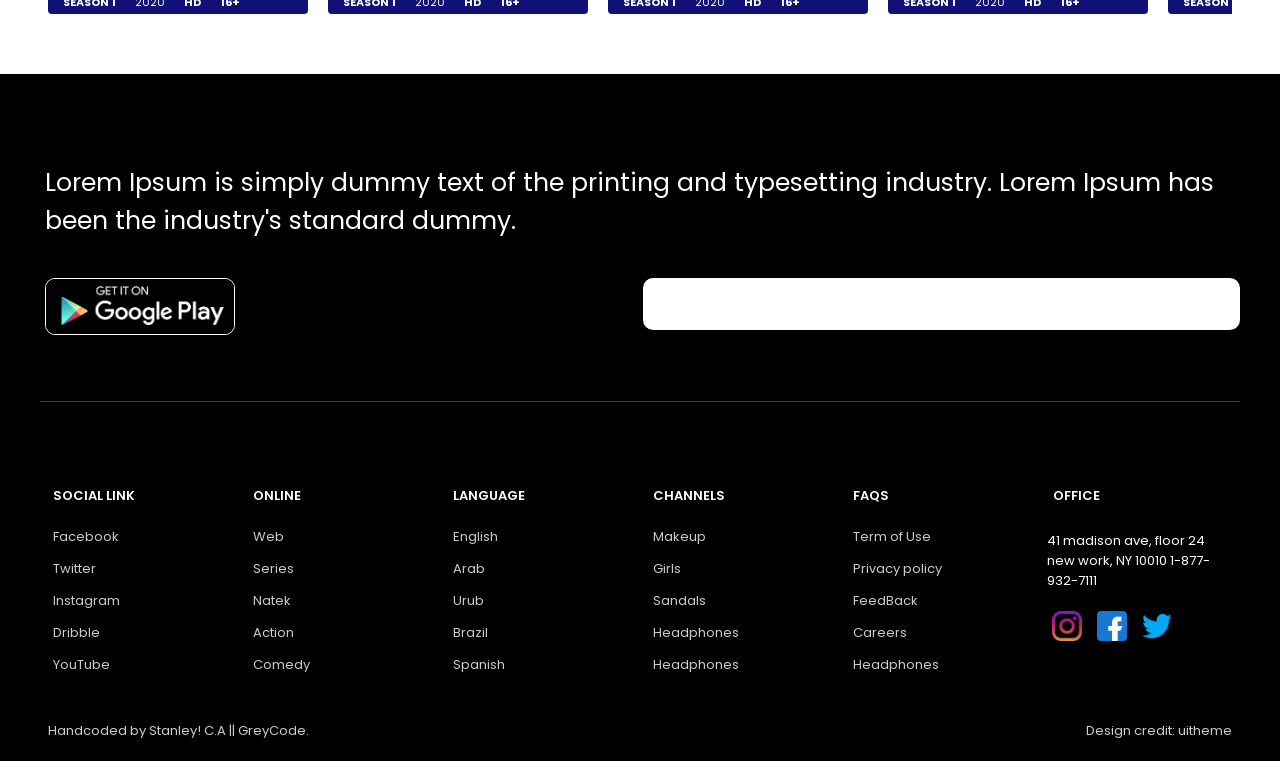
==== commit 4d73d530: "added fixed navbar." ====
--- a/index.html
+++ b/index.html
@@ -67,7 +67,7 @@
                 <div class="first-column" >
                     <div class="video-container ">
                       <video autoplay muted loop id="myVideo">
-                        <source src="images/Untitled.mp4"  type="video/mp4" style="width: 100%;">
+                        <source src="images/NewVideo.mp4"  type="video/mp4" style="width: 100%;">
                       </video>
                     </div>
                   
--- a/style.css
+++ b/style.css
@@ -25,7 +25,10 @@
   justify-content: space-between;
  padding-left: 3rem;
  padding-right: 3rem;
- 
+ position: fixed;
+ z-index: 800;
+ top: 0;
+ width: 100%;
 }
 
 
@@ -187,7 +190,8 @@
     margin-left: 3rem;
     margin-right: 3rem;
     background-size: 100%;
-    background-image: url("images/image-plane.jpg");   
+    background-image: url("images/image-plane.jpg");  
+    margin-top: 4.3rem; 
 }
 
 .first-container-content{
@@ -679,7 +683,8 @@
    
   .first-container{
    margin-left: 0.4rem;
-    margin-right: 0.4rem;
+   margin-right: 0.4rem;
+   border-radius: 0px 0px 8px 8px;
   }
   .first-container-content{
     padding-left:0rem;
@@ -773,7 +778,7 @@
     }
     
 .third-herotext-container h2   {
-  font-size: 15px;
+  font-size: 13px;
 }
 
 .third-herotext-container .tag-third{
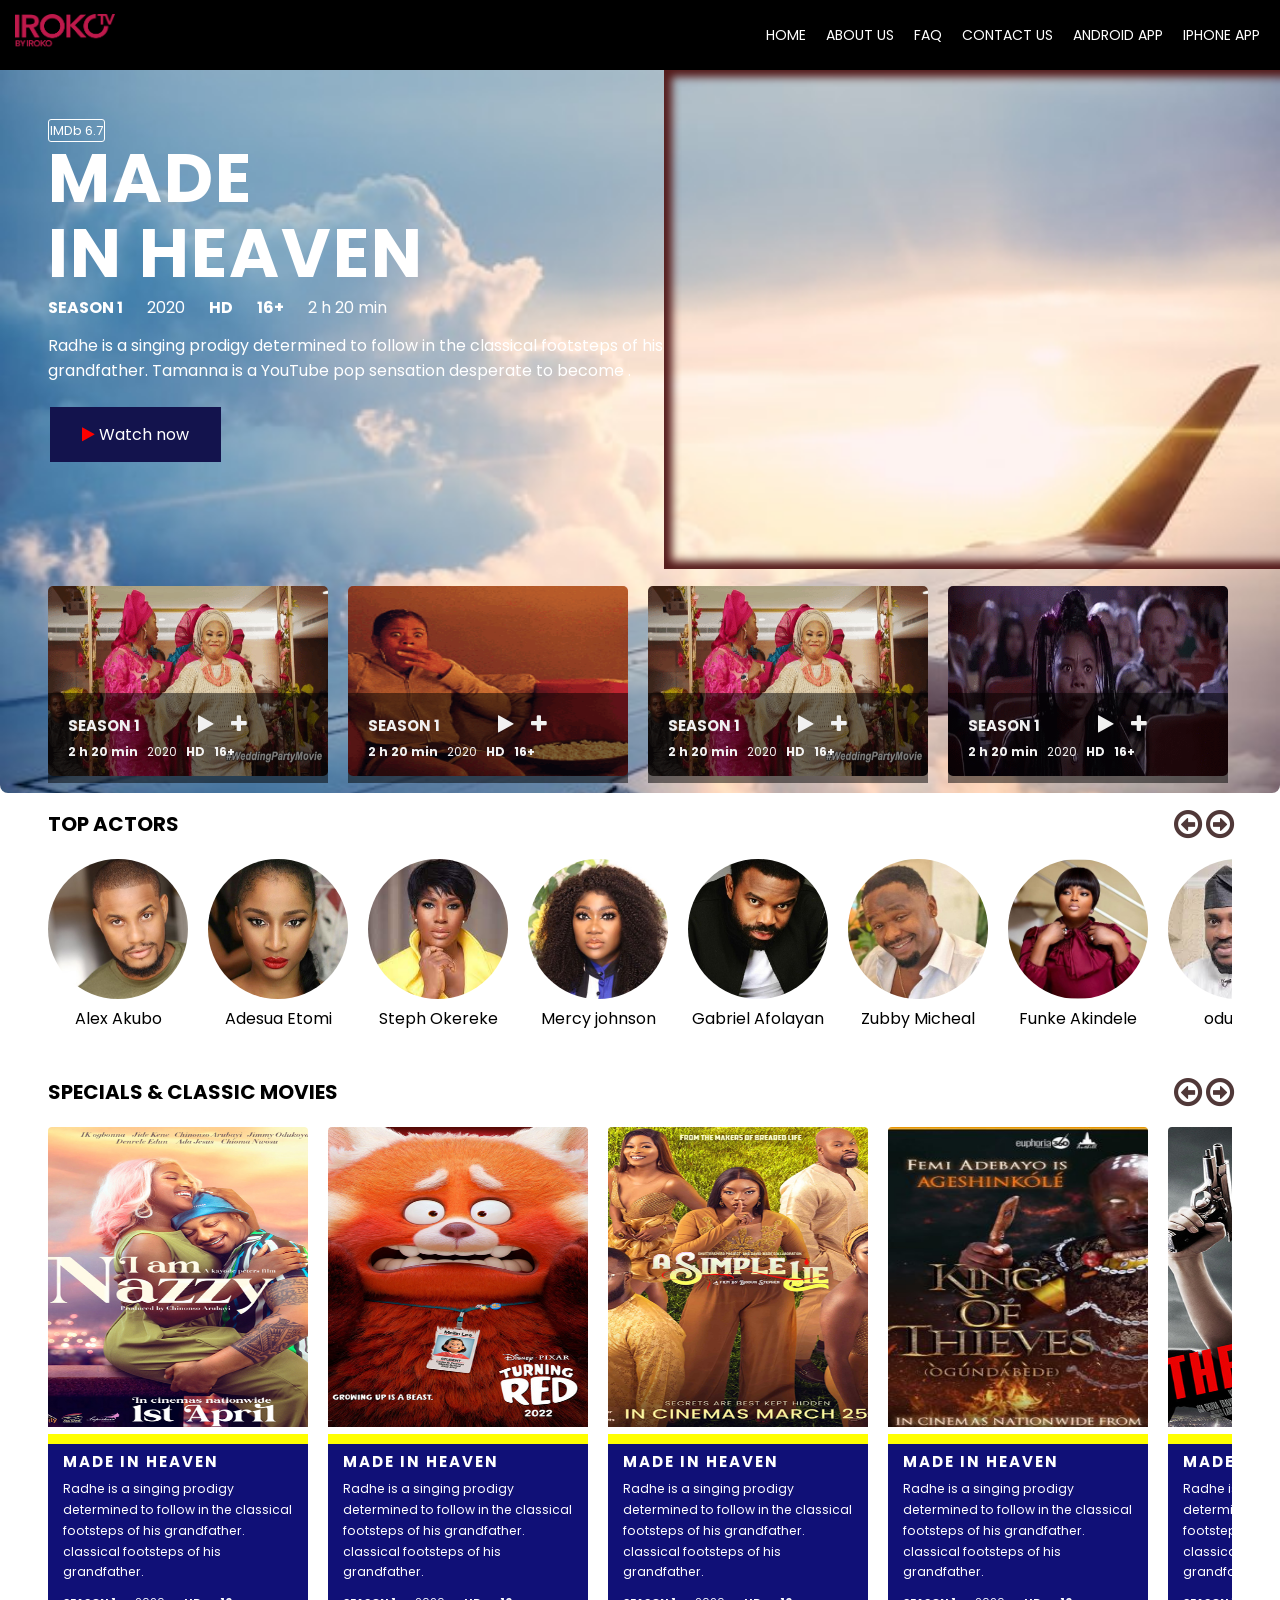
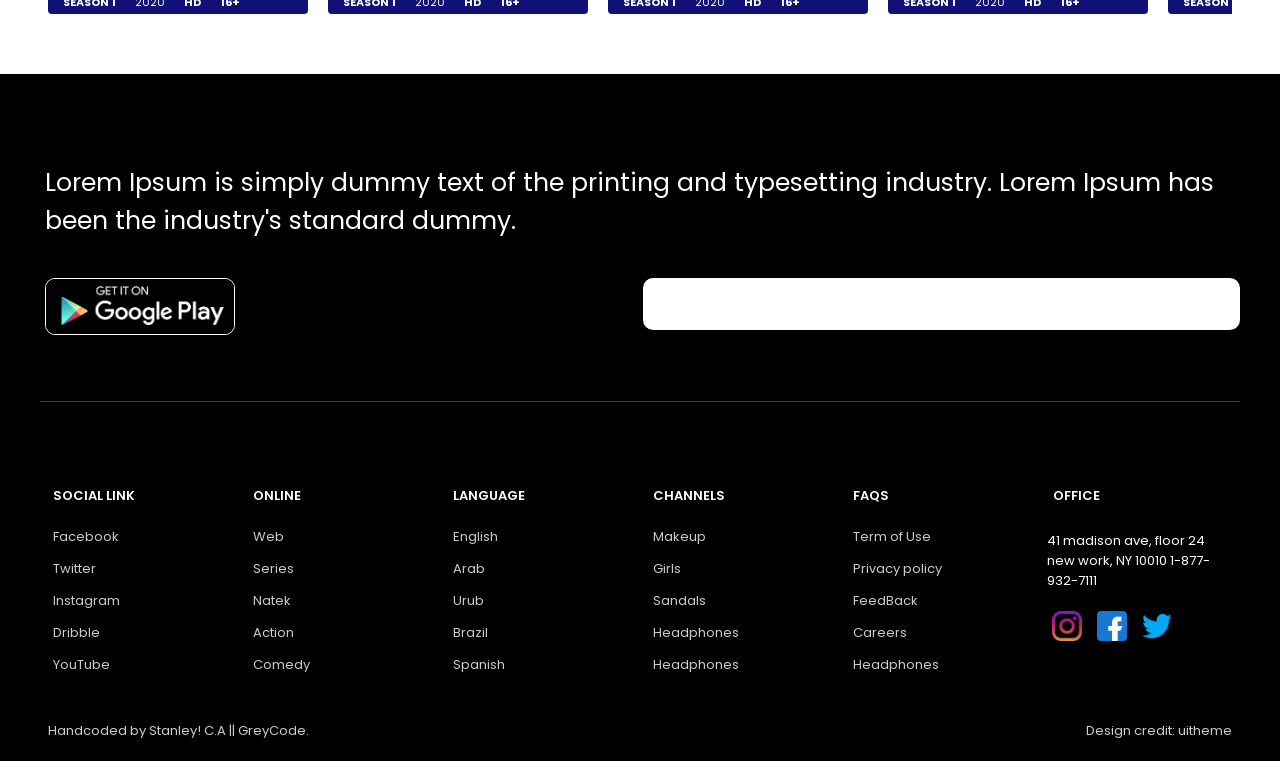
==== commit e4845ab7: "update commit." ====
--- a/index.html
+++ b/index.html
@@ -1,647 +1,673 @@
-
 <!DOCTYPE html>
 <html lang="en">
+
 <head>
-    <meta charset="UTF-8">
-    <meta http-equiv="X-UA-Compatible" content="IE=edge">
-    <meta name="viewport" content="width=device-width, initial-scale=1.0">
-    <title>Stream App</title>
-     <link rel="stylesheet" href="style.css">
-     <link rel="stylesheet" href="https://cdnjs.cloudflare.com/ajax/libs/font-awesome/4.7.0/css/font-awesome.min.css">
-     <link rel="icon" type="image/x-icon" href="/images/favicon-32x32.png"> 
+  <meta charset="UTF-8">
+  <meta http-equiv="X-UA-Compatible" content="IE=edge">
+  <meta name="viewport" content="width=device-width, initial-scale=1.0">
+  <title>Stream App</title>
+  <link rel="stylesheet" href="style.css">
+  <link rel="stylesheet" href="https://cdnjs.cloudflare.com/ajax/libs/font-awesome/4.7.0/css/font-awesome.min.css">
+  <link rel="icon" type="image/x-icon" href="/images/favicon-32x32.png">
 </head>
+
 <body>
 
-    <header>
-     <div id="brand"><a href="/"> <img src="images/IROKO.png" height="35px" width="100px" alt="iroko logo"  class="blink_me"></a></div>
-        <nav>
-            
-          <ul>
-            
-            
-            <li><a href="#">HOME</a></li>
-            <li><a href="#">ABOUT US</a></li>
-            <li><a href="#" >FAQ</a></li>
-            <li><a href="#"> CONTACT US</a></li>
-            <li><a href="#">ANDROID APP</a></li>
-            <li><a href="#" >IPHONE APP</a></li>
-            
-          </ul>
-        </nav>
-        
-        <div id="hamburger-icon" onclick="toggleMobileMenu(this)">
-          
-            <div class="bar1"></div>
-            <div class="bar2"></div>
-            <div class="bar3"></div>
-          
-          <ul class="mobile-menu animate fadeInDown two ">
-            <li><a href="#">HOME</a></li>
-            <li><a href="#">ABOUT US</a></li>
-            <li><a href="#" >FAQ</a></li>
-            <li><a href="#"> CONTACT US</a></li>
-            <li><a href="#">ANDROID APP</a></li>
-            <li><a href="#" >IPHONE APP</a></li>
-          </ul>
-        </div>
-    </header>
-
-        <article  class="first-container">
-         <div class="first-container-content">
-                    <!--  floated two divs --> 
-            <div class="first-floating-container"> 
-                <div class="first-column main">
-                    <div class="first-herotext-container">
-
-                      <span class="rnd">IMDb 6.7</span>
-                                <h2>Made <br> in heaven</h2>
-                                <span class="tag"><b>SEASON 1</b></span>
-                                <span class="tag">2020</span>
-                                <span class="tag"><b>HD</b></span>
-                                <span class="tag"><b>16+</b></span>
-                                <span class="tag">2 h 20 min</span>
-                                <p>Radhe is a singing prodigy determined to follow in the classical footsteps of his grandfather. Tamanna is a YouTube pop sensation desperate to become .</p>
-                                <a href="#" class="btn"> <i class="fa fa-play" aria-hidden="true" style="color: red;"></i>  Watch now</a>
-                    </div>
-                </div>
-                <div class="first-column" >
-                    <div class="video-container ">
-                      <video autoplay muted loop id="myVideo">
-                        <source src="images/NewVideo.mp4"  type="video/mp4" style="width: 100%;">
-                      </video>
-                    </div>
-                  
-                </div>
-            </div>
-
-         </div>
-               <!--  image slider starts here--> 
-          <div class="image-container">
-             <div class="img-slider__container-1">
-
-               <div class="img-items">
-                    <img src="images/Shola-shobowale-gif.gif" alt="shola shobowale">
-                 
-                    <div class="content">
-                          <span class="tag-text" style="font-size: 15px;"><b>SEASON 1 </b>    </span>  &nbsp;  &nbsp;   &nbsp;  &nbsp;  &nbsp;     
-                          <span class="tag-text"><b>  <i class="fa fa-play" style="font-size:20px;"></i> </b>    </span>
-                          <span class="tag-text"> <i class="fa fa-plus" aria-hidden="true" style="font-size: 20px;"></i>     </span>
-                          &nbsp;  &nbsp;   &nbsp;  &nbsp;  &nbsp;     
-                          <span class="tag-textone"><b> 2 h 20 min</b></span>
-                          <span class="tag-textone">2020</span>
-                          <span class="tag-textone"><b>HD</b></span>
-                          <span class="tag-textone"><b>16+</b></span>
-                    </div>
-               </div>
-
-               <div class="img-items">
-                 <img src="tv-popcorn.gif" alt="tv-popcorn gif">
-
-                 <div class="content">
-                  <span class="tag-text" style="font-size: 15px;"><b>SEASON 1 </b>    </span>  &nbsp;  &nbsp;   &nbsp;  &nbsp;  &nbsp;     
-                  <span class="tag-text"><b>  <i class="fa fa-play" style="font-size:20px;"></i> </b>    </span>
-                  <span class="tag-text"> <i class="fa fa-plus" aria-hidden="true" style="font-size: 20px;"></i>     </span>
-                  &nbsp;  &nbsp;   &nbsp;  &nbsp;  &nbsp;     
-                  <span class="tag-textone"><b> 2 h 20 min</b></span>
-                  <span class="tag-textone">2020</span>
-                  <span class="tag-textone"><b>HD</b></span>
-                  <span class="tag-textone"><b>16+</b></span>
-            </div>
-               </div>
-
-               <div class="img-items">
-                  <img src="images/Shola-shobowale-gif.gif" alt="">
-
-                  <div class="content">
-                    <span class="tag-text" style="font-size: 15px;"><b>SEASON 1 </b>    </span>  &nbsp;  &nbsp;   &nbsp;  &nbsp;  &nbsp;     
-                    <span class="tag-text"><b>  <i class="fa fa-play" style="font-size:20px;"></i> </b>    </span>
-                    <span class="tag-text"> <i class="fa fa-plus" aria-hidden="true" style="font-size: 20px;"></i>     </span>
-                    &nbsp;  &nbsp;   &nbsp;  &nbsp;  &nbsp;     
-                    <span class="tag-textone"><b> 2 h 20 min</b></span>
-                    <span class="tag-textone">2020</span>
-                    <span class="tag-textone"><b>HD</b></span>
-                    <span class="tag-textone"><b>16+</b></span>
-              </div>
-               </div>
-
-               <div class="img-items">
-                  <img src="watching-pay.gif" alt="">
-
-                  <div class="content">
-                    <span class="tag-text" style="font-size: 15px;"><b>SEASON 1 </b>    </span>  &nbsp;  &nbsp;   &nbsp;  &nbsp;  &nbsp;     
-                    <span class="tag-text"><b>  <i class="fa fa-play" style="font-size:20px;"></i> </b>    </span>
-                    <span class="tag-text"> <i class="fa fa-plus" aria-hidden="true" style="font-size: 20px;"></i>     </span>
-                    &nbsp;  &nbsp;   &nbsp;  &nbsp;  &nbsp;     
-                    <span class="tag-textone"><b> 2 h 20 min</b></span>
-                    <span class="tag-textone">2020</span>
-                    <span class="tag-textone"><b>HD</b></span>
-                    <span class="tag-textone"><b>16+</b></span>
-              </div>
-               </div>
-
-                <div class="img-items">
-                  <img src="images/Shola-shobowale-gif.gif" alt="Shola-shobowale-gif.gif">
-
-                  <div class="content">
-                    <span class="tag-text" style="font-size: 15px;"><b>SEASON 1 </b>    </span>  &nbsp;  &nbsp;   &nbsp;  &nbsp;  &nbsp;     
-                    <span class="tag-text"><b>  <i class="fa fa-play" style="font-size:20px;"></i> </b>    </span>
-                    <span class="tag-text"> <i class="fa fa-plus" aria-hidden="true" style="font-size: 20px;"></i>     </span>
-                    &nbsp;  &nbsp;   &nbsp;  &nbsp;  &nbsp;     
-                    <span class="tag-textone"><b> 2 h 20 min</b></span>
-                    <span class="tag-textone">2020</span>
-                    <span class="tag-textone"><b>HD</b></span>
-                    <span class="tag-textone"><b>16+</b></span>
-              </div>
-
-                </div>
-            
-                <div class="img-items">
-                  <img src="images/Shola-shobowale-gif.gif" alt="">
-
-                  <div class="content">
-                    <span class="tag-text" style="font-size: 15px;"><b>SEASON 1 </b>    </span>  &nbsp;  &nbsp;   &nbsp;  &nbsp;  &nbsp;     
-                    <span class="tag-text"><b>  <i class="fa fa-play" style="font-size:20px;"></i> </b>    </span>
-                    <span class="tag-text"> <i class="fa fa-plus" aria-hidden="true" style="font-size: 20px;"></i>     </span>
-                    &nbsp;  &nbsp;   &nbsp;  &nbsp;  &nbsp;     
-                    <span class="tag-textone"><b> 2 h 20 min</b></span>
-                    <span class="tag-textone">2020</span>
-                    <span class="tag-textone"><b>HD</b></span>
-                    <span class="tag-textone"><b>16+</b></span>
-              </div>
-
-                </div>
+  <header>
+    <div id="brand"><a href="/"> <img src="images/IROKO.png" height="35px" width="100px" alt="iroko logo"
+          class="blink_me"></a></div>
+    <nav>
+
+      <ul>
+
+
+        <li><a href="#">HOME</a></li>
+        <li><a href="#">ABOUT US</a></li>
+        <li><a href="#">FAQ</a></li>
+        <li><a href="#"> CONTACT US</a></li>
+        <li><a href="#">ANDROID APP</a></li>
+        <li><a href="#">IPHONE APP</a></li>
+
+      </ul>
+    </nav>
+
+    <div id="hamburger-icon" onclick="toggleMobileMenu(this)">
+
+      <div class="bar1"></div>
+      <div class="bar2"></div>
+      <div class="bar3"></div>
+
+      <ul class="mobile-menu animate fadeInDown two ">
+        <li><a href="#">HOME</a></li>
+        <li><a href="#">ABOUT US</a></li>
+        <li><a href="#">FAQ</a></li>
+        <li><a href="#"> CONTACT US</a></li>
+        <li><a href="#">ANDROID APP</a></li>
+        <li><a href="#">IPHONE APP</a></li>
+      </ul>
+    </div>
+  </header>
+
+  <article class="first-container">
+    <div class="first-container-content">
+      <!--  floated two divs -->
+      <div class="first-floating-container">
+        <div class="first-column main">
+          <div class="first-herotext-container">
+
+            <span class="rnd">IMDb 6.7</span>
+            <h2>Made <br> in heaven</h2>
+            <span class="tag"><b>SEASON 1</b></span>
+            <span class="tag">2020</span>
+            <span class="tag"><b>HD</b></span>
+            <span class="tag"><b>16+</b></span>
+            <span class="tag">2 h 20 min</span>
+            <p>Radhe is a singing prodigy determined to follow in the classical footsteps of his grandfather. Tamanna is
+              a YouTube pop sensation desperate to become .</p>
+            <a href="#" class="btn"> <i class="fa fa-play" aria-hidden="true" style="color: red;"></i> Watch now</a>
+          </div>
+        </div>
+        <div class="first-column">
+          <div class="video-container ">
+            <video autoplay muted loop id="myVideo">
+              <source src="images/NewVideo.mp4" type="video/mp4" style="width: 100%;">
+            </video>
+            <div class="image-blurred-edge"></div>
              
-                <div class="img-items">
-                  <img src="watching-pay.gif" alt="">
-
-                  <div class="content">
-                    <span class="tag-text" style="font-size: 15px;"><b>SEASON 1 </b>    </span>  &nbsp;  &nbsp;   &nbsp;  &nbsp;  &nbsp;     
-                    <span class="tag-text"><b>  <i class="fa fa-play" style="font-size:20px;"></i> </b>    </span>
-                    <span class="tag-text"> <i class="fa fa-plus" aria-hidden="true" style="font-size: 20px;"></i>     </span>
-                    &nbsp;  &nbsp;   &nbsp;  &nbsp;  &nbsp;     
-                    <span class="tag-textone"><b> 2 h 20 min</b></span>
-                    <span class="tag-textone">2020</span>
-                    <span class="tag-textone"><b>HD</b></span>
-                    <span class="tag-textone"><b>16+</b></span>
-              </div>
-
-                </div>
-            
-                <div class="img-items">
-                  <img src="tv-popcorn.gif" alt="tv-popcorn.gif">
-
-                  <div class="content">
-                    <span class="tag-text" style="font-size: 15px;"><b>SEASON 1 </b>    </span>  &nbsp;  &nbsp;   &nbsp;  &nbsp;  &nbsp;     
-                    <span class="tag-text"><b>  <i class="fa fa-play" style="font-size:20px;"></i> </b>    </span>
-                    <span class="tag-text"> <i class="fa fa-plus" aria-hidden="true" style="font-size: 20px;"></i>     </span>
-                    &nbsp;  &nbsp;   &nbsp;  &nbsp;  &nbsp;     
-                    <span class="tag-textone"><b> 2 h 20 min</b></span>
-                    <span class="tag-textone">2020</span>
-                    <span class="tag-textone"><b>HD</b></span>
-                    <span class="tag-textone"><b>16+</b></span>
-              </div>
-
-                </div>
-            
-                <div class="img-items">
-                  <img src="tv-popcorn.gif" alt="tv-popcorn.gif">
-                       
-                </div>
-            
-            
-                <div class="img-items">
-                  <img src="watching-pay.gif" alt="tv-popcorn.gif">
-                </div>
-            
-                <div class="img-items">
-                  <img src="tv-popcorn.gif" alt="tv-popcorn.gif">
-                </div>
-            
-            </div>
-          </div>
-             <!--  image slider ends here--> 
-
-        </article>
-
-             
-        <article class="second-container">
-           <div class="second-container-content">
-               
-            
-           <!--  image slider starts here--> 
-           <div class="image-container-second" style="background-color: white;">
-            <h1> TOP ACTORS </h1>   <span> <i class="fa fa-arrow-circle-o-left" style="font-size:33px; color: rgb(80, 56, 56);"></i> <i class="fa fa-arrow-circle-o-right" style="font-size:33px; color: rgb(80, 56, 56);"></i>   </span>
-            <div class="img-slider__container-1-second">
-
-              <div class="img-items-second">
-                   <img src="images/alex-akubo.jpg" alt="">
-                   <p> Alex Akubo</p>
-              </div>
-
-              <div class="img-items-second">
-                <img src="images/adesua.jpg" alt="">
-                  <p> Adesua Etomi </p>
-              </div>
-
-              <div class="img-items-second">
-                   <img src="images/steph.jpg" alt="">
-                  <p>Steph Okereke </p>
-              </div>
-
-              <div class="img-items-second">
-                <img src="images/mercyjohnson.jpg" alt="">
-                  <p>Mercy johnson</p>
-              </div>
-
-               <div class="img-items-second">
-                <img src="images/gabby.jpg" alt="">
-                <p> Gabriel Afolayan </p>
-               </div>
-           
-               <div class="img-items-second">
-                   <img src="images/zubby1.jpg" alt="">
-                   <P>Zubby Micheal</P>
-               </div>
-            
-               <div class="img-items-second">
-                <img src="images/funke.jpg" alt="">
-                <p> Funke Akindele</p>
-               </div>
-           
-               <div class="img-items-second">
-                  <img src="images/odunade.jpg" alt="">
-                  <p> odunade </p>
-               </div>
-           
-               <div class="img-items-second">
-                 <img src="images/mama-1920x598.jpg" alt="">
-                <p> Mama G</p>
-               </div>
-           
-               <div class="img-items-second">
-                <img src="images/nancy.jpg" alt="" >
-                <p> Nancy Isime</p>
-               </div>
-           
-               <div class="img-items-second">
-                 <img src="images/rmd.jpg" alt="">
-                <p> RMD</p>
-               </div>
-           
-           </div>
-         </div>
-            <!--  image slider ends here--> 
-
-           </div>
-        </article>
-
-    
-        <article class="third-container">
-          <div class="third-container-content">
-
-           
-             
-           <!--  image slider starts here--> 
-           <div class="image-container-third">
-            <h1> SPECIALS & CLASSIC MOVIES</h1> <span> <i class="fa fa-arrow-circle-o-left" style="font-size:33px; color: rgb(80, 56, 56);"></i> <i class="fa fa-arrow-circle-o-right" style="font-size:33px;color: rgb(80, 56, 56);"></i> </span>
-            <div class="img-slider__container-1-third">
-
-              <div class="img-items-third">
-                   <img src="images/iam.jpg" alt=""  class="image" >
-                   <div class="middle">
-                    <div class="text"> <i class="fa fa-play" style="font-size:36px;"></i> </div>
-                  </div>
-                   
-                   <div class="third-herotext-container">
-                    <div class="third-text">
-                      <h2>Made  in heaven</h2>    
-                      <p>Radhe is a singing prodigy determined to follow in the classical footsteps of his grandfather. classical footsteps of his grandfather. </p>
-                      <span class="tag-third"><b>SEASON 1</b></span>
-                      <span class="tag-third">2020</span>
-                      <span class="tag-third"><b>HD</b></span>
-                      <span class="tag-third"><b>16+</b></span>
-                    </div>
-                    
-                  </div>
-                   
-              </div>
-
-              <div class="img-items-third">
-                <img src="images/turning_redpost.jpg" alt="" class="image">
-                <div class="middle">
-                  <div class="text"> <i class="fa fa-play" style="font-size:36px;"></i> </div>
-                </div>
-                
-                <div class="third-herotext-container">
-                  <div class="third-text">
-                    <h2>Made  in heaven</h2>
-                    <p>Radhe is a singing prodigy determined to follow in the classical footsteps of his grandfather. classical footsteps of his grandfather. </p>
-                    <span class="tag-third"><b>SEASON 1</b></span>
-                    <span class="tag-third">2020</span>
-                    <span class="tag-third"><b>HD</b></span>
-                    <span class="tag-third"><b>16+</b></span>
-                  </div>
-                </div>
-              </div>
-
-              <div class="img-items-third">
-                <img src="images/simple.jpg" alt=""  class="image" >
-                   <div class="middle">
-                    <div class="text"> <i class="fa fa-play" style="font-size:36px;"></i> </div>
-                  </div>
-                   
-                   <div class="third-herotext-container">
-                    <div class="third-text">
-                      <h2>Made  in heaven</h2>
-                      <p>Radhe is a singing prodigy determined to follow in the classical footsteps of his grandfather. classical footsteps of his grandfather. </p>
-                      <span class="tag-third"><b>SEASON 1</b></span>
-                      <span class="tag-third">2020</span>
-                      <span class="tag-third"><b>HD</b></span>
-                      <span class="tag-third"><b>16+</b></span>
-                    </div>
-                  </div>
-              </div>
-
-              <div class="img-items-third">
-                <img src="images/kingpost-233x396.jpg" alt="" class="image">
-                <div class="middle">
-                  <div class="text"> <i class="fa fa-play" style="font-size:36px;"></i> </div>
-                </div>
-
-                <div class="third-herotext-container">
-                  <div class="third-text">
-                    <h2>Made  in heaven</h2>
-                    <p>Radhe is a singing prodigy determined to follow in the classical footsteps of his grandfather. classical footsteps of his grandfather. </p>
-                    <span class="tag-third"><b>SEASON 1</b></span>
-                    <span class="tag-third">2020</span>
-                    <span class="tag-third"><b>HD</b></span>
-                    <span class="tag-third"><b>16+</b></span>
-                  </div>
-                </div>
-              </div>
-
-               <div class="img-items-third">
-                <img src="images/nake.jpg" alt="" class="image">
-                <div class="middle">
-                  <div class="text"> <i class="fa fa-play" style="font-size:36px;"></i> </div>
-                </div>
-
-                <div class="third-herotext-container">
-                  <div class="third-text">
-                    <h2>Made  in heaven</h2>
-                    <p>Radhe is a singing prodigy determined to follow in the classical footsteps of his grandfather. classical footsteps of his grandfather. </p>
-                    <span class="tag-third"><b>SEASON 1</b></span>
-                    <span class="tag-third">2020</span>
-                    <span class="tag-third"><b>HD</b></span>
-                    <span class="tag-third"><b>16+</b></span>
-                  </div>
-                </div> 
-
-               </div>
-           
-               <div class="img-items-third">
-                   <img src="images/godpost-233x396.jpg" alt="" class="image">
-                   <div class="middle">
-                    <div class="text"> <i class="fa fa-play" style="font-size:36px;"></i> </div>
-                  </div>
-
-                   <div class="third-herotext-container">
-                    <div class="third-text">
-                      <h2>Made  in heaven</h2>
-                      <p>Radhe is a singing prodigy determined to follow in the classical footsteps of his grandfather. classical footsteps of his grandfather. </p>
-                      <span class="tag-third"><b>SEASON 1</b></span>
-                      <span class="tag-third">2020</span>
-                      <span class="tag-third"><b>HD</b></span>
-                      <span class="tag-third"><b>16+</b></span>
-                    </div>
-                  </div>
-
-               </div>
-            
-               <div class="img-items-third">
-                <img src="images/batman.webp" alt="" class="image">
-                <div class="middle">
-                  <div class="text"> <i class="fa fa-play" style="font-size:36px;"></i> </div>
-                </div>
-                   
-                <div class="third-herotext-container">
-                  <div class="third-text">
-                    <h2>Made  in heaven</h2>
-                    <p>Radhe is a singing prodigy determined to follow in the classical footsteps of his grandfather. classical footsteps of his grandfather. </p>
-                    <span class="tag-third"><b>SEASON 1</b></span>
-                    <span class="tag-third">2020</span>
-                    <span class="tag-third"><b>HD</b></span>
-                    <span class="tag-third"><b>16+</b></span>
-                  </div>
-                </div>
-
-               </div>
-           
-               <div class="img-items-third">
-                  <img src="images/iam.jpg" alt="" class="image">
-                  <div class="middle">
-                    <div class="text"> <i class="fa fa-play" style="font-size:36px;"></i> </div>
-                  </div>
-                    
-                  <div class="third-herotext-container">
-                    <div class="third-text">
-                      <h2>Made  in heaven</h2>
-                      <p>Radhe is a singing prodigy determined to follow in the classical footsteps of his grandfather. classical footsteps of his grandfather. </p>
-                      <span class="tag-third"><b>SEASON 1</b></span>
-                      <span class="tag-third">2020</span>
-                      <span class="tag-third"><b>HD</b></span>
-                      <span class="tag-third"><b>16+</b></span>
-                    </div>
-                  </div>
-
-               </div>
-           
-               <div class="img-items-third">
-                 <img src="images/enchaten.webp" alt="" class="image">
-                   <div class="middle">
-                    <div class="text"> <i class="fa fa-play" style="font-size:36px;"></i> </div>
-                   </div>
-
-                 <div class="third-herotext-container">
-                  <div class="third-text">
-                    <h2>Made  in heaven</h2>
-                    <p>Radhe is a singing prodigy determined to follow in the classical footsteps of his grandfather. classical footsteps of his grandfather. </p>
-                    <span class="tag-third"><b>SEASON 1</b></span>
-                    <span class="tag-third">2020</span>
-                    <span class="tag-third"><b>HD</b></span>
-                    <span class="tag-third"><b>16+</b></span>
-                  </div>
-                  </div>
-
-               </div>
-           
-               <div class="img-items-third">
-                <img src="images/simple.jpg" alt=""  class="image">
-                   <div class="middle">
-                      <div class="text"> <i class="fa fa-play" style="font-size:36px;"></i> </div>
-                    </div>
-                
-                <div class="third-herotext-container">
-                  <div class="third-text">
-                    <h2>Made  in heaven</h2>
-                    <p>Radhe is a singing prodigy determined to follow in the classical footsteps of his grandfather. classical footsteps of his grandfather. </p>
-                    <span class="tag-third"><b>SEASON 1</b></span>
-                    <span class="tag-third">2020</span>
-                    <span class="tag-third"><b>HD</b></span>
-                    <span class="tag-third"><b>16+</b></span>
-                  </div>
-                </div>
-
-               </div>
-           
-               <div class="img-items-third">
-                 <img src="images/turning_redpost.jpg" alt="" class="image">
-                      <div class="middle">
-                         <div class="text"> <i class="fa fa-play" style="font-size:36px;"></i> </div>
-                      </div>
-                 <div class="third-herotext-container">
-                  <div class="third-text">
-                    <h2>Made  in heaven</h2>
-                    <p>Radhe is a singing prodigy determined to follow in the classical footsteps of his grandfather. classical footsteps of his grandfather. </p>
-                    <span class="tag-third"><b>SEASON 1</b></span>
-                    <span class="tag-third">2020</span>
-                    <span class="tag-third"><b>HD</b></span>
-                    <span class="tag-third"><b>16+</b></span>
-                  </div>
-                </div>
-
-               </div>
-           
-           </div>
-         </div>
-            <!--  image slider ends here--> 
-
-          </div>
-        </article> <!-- third-container closing--> 
-
-
-
-        <article class="forth-container">
-          <div class="forth-container-content">
-                <div class="footer-float-container">
-                    
-                  <div class="footer-text">
-                   <p>  Lorem Ipsum is simply dummy text of the printing and typesetting industry. Lorem Ipsum has been the industry's standard dummy.
-                  </p>
-                  <br>
-                    <div class="input-container">
-                        <div class="input-float">
-                          <img src="images/google-play-badge.png" width="190px" alt="" srcset="" style="border: 1.5px solid; border-radius: 10px;">
-                        </div>
-
-                        <div class="input-float" style="background-color: white; border: 2px solid white; border-radius: 10px;">
-                        2
-
-                        </div>
-                        
-                    </div>
-                             
-                  </div>
-                       
-                  <div class="nav-bar">
-
-                     <div class="footer-float">
-                       <div class="vertical-menu">
-                         <a href="#" class="active">SOCIAL LINK</a>
-                         <a href="#">Facebook</a>
-                         <a href="#">Twitter</a>
-                         <a href="#">Instagram</a>
-                         <a href="#">Dribble</a>
-                         <a href="#">YouTube</a>
-                       </div>
-                     </div>
-                     
-                     <div class="footer-float">
-                      <div class="vertical-menu">
-                        <a href="#" class="active">ONLINE</a>
-                        <a href="#">Web</a>
-                        <a href="#">Series</a>
-                        <a href="#">Natek</a>
-                        <a href="#">Action</a>
-                        <a href="#">Comedy</a>
-                       </div>
-                      </div>
-
-                      <div class="footer-float">
-                        <div class="vertical-menu">
-                          <a href="#" class="active">LANGUAGE</a>
-                          <a href="#">English</a>
-                          <a href="#">Arab</a>
-                          <a href="#">Urub</a>
-                          <a href="#">Brazil</a>
-                          <a href="#">Spanish</a>
-                        </div>
-                      </div>
-
-                      <div class="footer-float">
-                        <div class="vertical-menu">
-                          <a href="#" class="active">CHANNELS</a>
-                          <a href="#">Makeup</a>
-                          <a href="#">Girls</a>
-                          <a href="#">Sandals</a>
-                          <a href="#">Headphones</a>
-                          <a href="#">Headphones</a>
-                        </div>
-                      </div>
-
-                      <div class="footer-float">
-                        <div class="vertical-menu">
-                          <a href="#" class="active">FAQS</a>
-                          <a href="#">Term of Use</a>
-                          <a href="#">Privacy policy</a>
-                          <a href="#">FeedBack</a>
-                          <a href="#">Careers </a>
-                          <a href="#">Headphones</a>
-                        </div>
-                      </div>
-
-                      <div class="footer-float" >
-                        <div class="vertical-menu">
-                          <a href="#" class="active">OFFICE</a>
-                             <div class="address-cover">
-                               <p> 41 madison ave, floor 24 
-                                new work, NY 10010
-                               1-877-932-7111 </p>
-                             
-                            </div>
-                                <div class="icons-wrapper">
-                                 
-                                  <i class="instagram-line icon"> <img src="images/instagram.png" height="30px" width="30px" alt="" srcset="">  </i> 
-                                 <i class="facebook-circle-line icon"> <img src="images/facebook.png" height="30px" width="30px" alt="" srcset=""> </i>
-                                 <i class="whatsapp-line icon"> <img src="images/twitter.png" height="30px" width="30px" alt="" srcset=""> </i>
-                               
-                                </div>
-
-                        </div>
-                      </div>
-
-                </div>
-
-                  
-           </div>
-
-         </article>
-            
-         <article>
-
-              <div class="footer-reference">
-                            
-                  <div class="ref-one left"> 
-                    Handcoded by Stanley! C.A || GreyCode.
-                  </div>
-  
-                  <div class="ref-one right"> 
-                  Design credit: uitheme <a href="#"></a>
-                  </div>
-
-              </div>
-         </article>
-
-    <script  type="text/javascript" src="file.js"></script>
+          </div>
+
+        </div>
+      </div>
+
+    </div>
+    <!--  image slider starts here-->
+    <div class="image-container">
+      <div class="img-slider__container-1">
+
+        <div class="img-items">
+          <img src="images/Shola-shobowale-gif.gif" alt="shola shobowale">
+
+          <div class="content">
+            <span class="tag-text" style="font-size: 15px;"><b>SEASON 1 </b> </span> &nbsp; &nbsp; &nbsp; &nbsp; &nbsp;
+            <span class="tag-text"><b> <i class="fa fa-play" style="font-size:20px;"></i> </b> </span>
+            <span class="tag-text"> <i class="fa fa-plus" aria-hidden="true" style="font-size: 20px;"></i> </span>
+            &nbsp; &nbsp; &nbsp; &nbsp; &nbsp;
+            <span class="tag-textone"><b> 2 h 20 min</b></span>
+            <span class="tag-textone">2020</span>
+            <span class="tag-textone"><b>HD</b></span>
+            <span class="tag-textone"><b>16+</b></span>
+          </div>
+        </div>
+
+        <div class="img-items">
+          <img src="tv-popcorn.gif" alt="tv-popcorn gif">
+
+          <div class="content">
+            <span class="tag-text" style="font-size: 15px;"><b>SEASON 1 </b> </span> &nbsp; &nbsp; &nbsp; &nbsp; &nbsp;
+            <span class="tag-text"><b> <i class="fa fa-play" style="font-size:20px;"></i> </b> </span>
+            <span class="tag-text"> <i class="fa fa-plus" aria-hidden="true" style="font-size: 20px;"></i> </span>
+            &nbsp; &nbsp; &nbsp; &nbsp; &nbsp;
+            <span class="tag-textone"><b> 2 h 20 min</b></span>
+            <span class="tag-textone">2020</span>
+            <span class="tag-textone"><b>HD</b></span>
+            <span class="tag-textone"><b>16+</b></span>
+          </div>
+        </div>
+
+        <div class="img-items">
+          <img src="images/Shola-shobowale-gif.gif" alt="">
+
+          <div class="content">
+            <span class="tag-text" style="font-size: 15px;"><b>SEASON 1 </b> </span> &nbsp; &nbsp; &nbsp; &nbsp; &nbsp;
+            <span class="tag-text"><b> <i class="fa fa-play" style="font-size:20px;"></i> </b> </span>
+            <span class="tag-text"> <i class="fa fa-plus" aria-hidden="true" style="font-size: 20px;"></i> </span>
+            &nbsp; &nbsp; &nbsp; &nbsp; &nbsp;
+            <span class="tag-textone"><b> 2 h 20 min</b></span>
+            <span class="tag-textone">2020</span>
+            <span class="tag-textone"><b>HD</b></span>
+            <span class="tag-textone"><b>16+</b></span>
+          </div>
+        </div>
+
+        <div class="img-items">
+          <img src="watching-pay.gif" alt="">
+
+          <div class="content">
+            <span class="tag-text" style="font-size: 15px;"><b>SEASON 1 </b> </span> &nbsp; &nbsp; &nbsp; &nbsp; &nbsp;
+            <span class="tag-text"><b> <i class="fa fa-play" style="font-size:20px;"></i> </b> </span>
+            <span class="tag-text"> <i class="fa fa-plus" aria-hidden="true" style="font-size: 20px;"></i> </span>
+            &nbsp; &nbsp; &nbsp; &nbsp; &nbsp;
+            <span class="tag-textone"><b> 2 h 20 min</b></span>
+            <span class="tag-textone">2020</span>
+            <span class="tag-textone"><b>HD</b></span>
+            <span class="tag-textone"><b>16+</b></span>
+          </div>
+        </div>
+
+        <div class="img-items">
+          <img src="images/Shola-shobowale-gif.gif" alt="Shola-shobowale-gif.gif">
+
+          <div class="content">
+            <span class="tag-text" style="font-size: 15px;"><b>SEASON 1 </b> </span> &nbsp; &nbsp; &nbsp; &nbsp; &nbsp;
+            <span class="tag-text"><b> <i class="fa fa-play" style="font-size:20px;"></i> </b> </span>
+            <span class="tag-text"> <i class="fa fa-plus" aria-hidden="true" style="font-size: 20px;"></i> </span>
+            &nbsp; &nbsp; &nbsp; &nbsp; &nbsp;
+            <span class="tag-textone"><b> 2 h 20 min</b></span>
+            <span class="tag-textone">2020</span>
+            <span class="tag-textone"><b>HD</b></span>
+            <span class="tag-textone"><b>16+</b></span>
+          </div>
+
+        </div>
+
+        <div class="img-items">
+          <img src="images/Shola-shobowale-gif.gif" alt="">
+
+          <div class="content">
+            <span class="tag-text" style="font-size: 15px;"><b>SEASON 1 </b> </span> &nbsp; &nbsp; &nbsp; &nbsp; &nbsp;
+            <span class="tag-text"><b> <i class="fa fa-play" style="font-size:20px;"></i> </b> </span>
+            <span class="tag-text"> <i class="fa fa-plus" aria-hidden="true" style="font-size: 20px;"></i> </span>
+            &nbsp; &nbsp; &nbsp; &nbsp; &nbsp;
+            <span class="tag-textone"><b> 2 h 20 min</b></span>
+            <span class="tag-textone">2020</span>
+            <span class="tag-textone"><b>HD</b></span>
+            <span class="tag-textone"><b>16+</b></span>
+          </div>
+
+        </div>
+
+        <div class="img-items">
+          <img src="watching-pay.gif" alt="">
+
+          <div class="content">
+            <span class="tag-text" style="font-size: 15px;"><b>SEASON 1 </b> </span> &nbsp; &nbsp; &nbsp; &nbsp; &nbsp;
+            <span class="tag-text"><b> <i class="fa fa-play" style="font-size:20px;"></i> </b> </span>
+            <span class="tag-text"> <i class="fa fa-plus" aria-hidden="true" style="font-size: 20px;"></i> </span>
+            &nbsp; &nbsp; &nbsp; &nbsp; &nbsp;
+            <span class="tag-textone"><b> 2 h 20 min</b></span>
+            <span class="tag-textone">2020</span>
+            <span class="tag-textone"><b>HD</b></span>
+            <span class="tag-textone"><b>16+</b></span>
+          </div>
+
+        </div>
+
+        <div class="img-items">
+          <img src="tv-popcorn.gif" alt="tv-popcorn.gif">
+
+          <div class="content">
+            <span class="tag-text" style="font-size: 15px;"><b>SEASON 1 </b> </span> &nbsp; &nbsp; &nbsp; &nbsp; &nbsp;
+            <span class="tag-text"><b> <i class="fa fa-play" style="font-size:20px;"></i> </b> </span>
+            <span class="tag-text"> <i class="fa fa-plus" aria-hidden="true" style="font-size: 20px;"></i> </span>
+            &nbsp; &nbsp; &nbsp; &nbsp; &nbsp;
+            <span class="tag-textone"><b> 2 h 20 min</b></span>
+            <span class="tag-textone">2020</span>
+            <span class="tag-textone"><b>HD</b></span>
+            <span class="tag-textone"><b>16+</b></span>
+          </div>
+
+        </div>
+
+        <div class="img-items">
+          <img src="tv-popcorn.gif" alt="tv-popcorn.gif">
+
+        </div>
+
+
+        <div class="img-items">
+          <img src="watching-pay.gif" alt="tv-popcorn.gif">
+        </div>
+
+        <div class="img-items">
+          <img src="tv-popcorn.gif" alt="tv-popcorn.gif">
+        </div>
+
+      </div>
+    </div>
+    <!--  image slider ends here-->
+
+  </article>
+
+
+  <article class="second-container">
+    <div class="second-container-content">
+
+
+      <!--  image slider starts here-->
+      <div class="image-container-second" style="background-color: white;">
+        <h1> TOP ACTORS </h1> <span> <i class="fa fa-arrow-circle-o-left"
+            style="font-size:33px; color: rgb(80, 56, 56);"></i> <i class="fa fa-arrow-circle-o-right"
+            style="font-size:33px; color: rgb(80, 56, 56);"></i> </span>
+        <div class="img-slider__container-1-second">
+
+          <div class="img-items-second">
+            <img src="images/alex-akubo.jpg" alt="">
+            <p> Alex Akubo</p>
+          </div>
+
+          <div class="img-items-second">
+            <img src="images/adesua.jpg" alt="">
+            <p> Adesua Etomi </p>
+          </div>
+
+          <div class="img-items-second">
+            <img src="images/steph.jpg" alt="">
+            <p>Steph Okereke </p>
+          </div>
+
+          <div class="img-items-second">
+            <img src="images/mercyjohnson.jpg" alt="">
+            <p>Mercy johnson</p>
+          </div>
+
+          <div class="img-items-second">
+            <img src="images/gabby.jpg" alt="">
+            <p> Gabriel Afolayan </p>
+          </div>
+
+          <div class="img-items-second">
+            <img src="images/zubby1.jpg" alt="">
+            <P>Zubby Micheal</P>
+          </div>
+
+          <div class="img-items-second">
+            <img src="images/funke.jpg" alt="">
+            <p> Funke Akindele</p>
+          </div>
+
+          <div class="img-items-second">
+            <img src="images/odunade.jpg" alt="">
+            <p> odunade </p>
+          </div>
+
+          <div class="img-items-second">
+            <img src="images/mama-1920x598.jpg" alt="">
+            <p> Mama G</p>
+          </div>
+
+          <div class="img-items-second">
+            <img src="images/nancy.jpg" alt="">
+            <p> Nancy Isime</p>
+          </div>
+
+          <div class="img-items-second">
+            <img src="images/rmd.jpg" alt="">
+            <p> RMD</p>
+          </div>
+
+        </div>
+      </div>
+      <!--  image slider ends here-->
+
+    </div>
+  </article>
+
+
+  <article class="third-container">
+    <div class="third-container-content">
+
+
+
+      <!--  image slider starts here-->
+      <div class="image-container-third">
+        <h1> SPECIALS & CLASSIC MOVIES</h1> <span> <i class="fa fa-arrow-circle-o-left"
+            style="font-size:33px; color: rgb(80, 56, 56);"></i> <i class="fa fa-arrow-circle-o-right"
+            style="font-size:33px;color: rgb(80, 56, 56);"></i> </span>
+        <div class="img-slider__container-1-third">
+
+          <div class="img-items-third">
+            <img src="images/iam.jpg" alt="" class="image">
+            <div class="middle">
+              <div class="text"> <i class="fa fa-play" style="font-size:36px;"></i> </div>
+            </div>
+
+            <div class="third-herotext-container">
+              <div class="third-text">
+                <h2>Made in heaven</h2>
+                <p>Radhe is a singing prodigy determined to follow in the classical footsteps of his grandfather.
+                  classical footsteps of his grandfather. </p>
+                <span class="tag-third"><b>SEASON 1</b></span>
+                <span class="tag-third">2020</span>
+                <span class="tag-third"><b>HD</b></span>
+                <span class="tag-third"><b>16+</b></span>
+              </div>
+
+            </div>
+
+          </div>
+
+          <div class="img-items-third">
+            <img src="images/turning_redpost.jpg" alt="" class="image">
+            <div class="middle">
+              <div class="text"> <i class="fa fa-play" style="font-size:36px;"></i> </div>
+            </div>
+
+            <div class="third-herotext-container">
+              <div class="third-text">
+                <h2>Made in heaven</h2>
+                <p>Radhe is a singing prodigy determined to follow in the classical footsteps of his grandfather.
+                  classical footsteps of his grandfather. </p>
+                <span class="tag-third"><b>SEASON 1</b></span>
+                <span class="tag-third">2020</span>
+                <span class="tag-third"><b>HD</b></span>
+                <span class="tag-third"><b>16+</b></span>
+              </div>
+            </div>
+          </div>
+
+          <div class="img-items-third">
+            <img src="images/simple.jpg" alt="" class="image">
+            <div class="middle">
+              <div class="text"> <i class="fa fa-play" style="font-size:36px;"></i> </div>
+            </div>
+
+            <div class="third-herotext-container">
+              <div class="third-text">
+                <h2>Made in heaven</h2>
+                <p>Radhe is a singing prodigy determined to follow in the classical footsteps of his grandfather.
+                  classical footsteps of his grandfather. </p>
+                <span class="tag-third"><b>SEASON 1</b></span>
+                <span class="tag-third">2020</span>
+                <span class="tag-third"><b>HD</b></span>
+                <span class="tag-third"><b>16+</b></span>
+              </div>
+            </div>
+          </div>
+
+          <div class="img-items-third">
+            <img src="images/kingpost-233x396.jpg" alt="" class="image">
+            <div class="middle">
+              <div class="text"> <i class="fa fa-play" style="font-size:36px;"></i> </div>
+            </div>
+
+            <div class="third-herotext-container">
+              <div class="third-text">
+                <h2>Made in heaven</h2>
+                <p>Radhe is a singing prodigy determined to follow in the classical footsteps of his grandfather.
+                  classical footsteps of his grandfather. </p>
+                <span class="tag-third"><b>SEASON 1</b></span>
+                <span class="tag-third">2020</span>
+                <span class="tag-third"><b>HD</b></span>
+                <span class="tag-third"><b>16+</b></span>
+              </div>
+            </div>
+          </div>
+
+          <div class="img-items-third">
+            <img src="images/nake.jpg" alt="" class="image">
+            <div class="middle">
+              <div class="text"> <i class="fa fa-play" style="font-size:36px;"></i> </div>
+            </div>
+
+            <div class="third-herotext-container">
+              <div class="third-text">
+                <h2>Made in heaven</h2>
+                <p>Radhe is a singing prodigy determined to follow in the classical footsteps of his grandfather.
+                  classical footsteps of his grandfather. </p>
+                <span class="tag-third"><b>SEASON 1</b></span>
+                <span class="tag-third">2020</span>
+                <span class="tag-third"><b>HD</b></span>
+                <span class="tag-third"><b>16+</b></span>
+              </div>
+            </div>
+
+          </div>
+
+          <div class="img-items-third">
+            <img src="images/godpost-233x396.jpg" alt="" class="image">
+            <div class="middle">
+              <div class="text"> <i class="fa fa-play" style="font-size:36px;"></i> </div>
+            </div>
+
+            <div class="third-herotext-container">
+              <div class="third-text">
+                <h2>Made in heaven</h2>
+                <p>Radhe is a singing prodigy determined to follow in the classical footsteps of his grandfather.
+                  classical footsteps of his grandfather. </p>
+                <span class="tag-third"><b>SEASON 1</b></span>
+                <span class="tag-third">2020</span>
+                <span class="tag-third"><b>HD</b></span>
+                <span class="tag-third"><b>16+</b></span>
+              </div>
+            </div>
+
+          </div>
+
+          <div class="img-items-third">
+            <img src="images/batman.webp" alt="" class="image">
+            <div class="middle">
+              <div class="text"> <i class="fa fa-play" style="font-size:36px;"></i> </div>
+            </div>
+
+            <div class="third-herotext-container">
+              <div class="third-text">
+                <h2>Made in heaven</h2>
+                <p>Radhe is a singing prodigy determined to follow in the classical footsteps of his grandfather.
+                  classical footsteps of his grandfather. </p>
+                <span class="tag-third"><b>SEASON 1</b></span>
+                <span class="tag-third">2020</span>
+                <span class="tag-third"><b>HD</b></span>
+                <span class="tag-third"><b>16+</b></span>
+              </div>
+            </div>
+
+          </div>
+
+          <div class="img-items-third">
+            <img src="images/iam.jpg" alt="" class="image">
+            <div class="middle">
+              <div class="text"> <i class="fa fa-play" style="font-size:36px;"></i> </div>
+            </div>
+
+            <div class="third-herotext-container">
+              <div class="third-text">
+                <h2>Made in heaven</h2>
+                <p>Radhe is a singing prodigy determined to follow in the classical footsteps of his grandfather.
+                  classical footsteps of his grandfather. </p>
+                <span class="tag-third"><b>SEASON 1</b></span>
+                <span class="tag-third">2020</span>
+                <span class="tag-third"><b>HD</b></span>
+                <span class="tag-third"><b>16+</b></span>
+              </div>
+            </div>
+
+          </div>
+
+          <div class="img-items-third">
+            <img src="images/enchaten.webp" alt="" class="image">
+            <div class="middle">
+              <div class="text"> <i class="fa fa-play" style="font-size:36px;"></i> </div>
+            </div>
+
+            <div class="third-herotext-container">
+              <div class="third-text">
+                <h2>Made in heaven</h2>
+                <p>Radhe is a singing prodigy determined to follow in the classical footsteps of his grandfather.
+                  classical footsteps of his grandfather. </p>
+                <span class="tag-third"><b>SEASON 1</b></span>
+                <span class="tag-third">2020</span>
+                <span class="tag-third"><b>HD</b></span>
+                <span class="tag-third"><b>16+</b></span>
+              </div>
+            </div>
+
+          </div>
+
+          <div class="img-items-third">
+            <img src="images/simple.jpg" alt="" class="image">
+            <div class="middle">
+              <div class="text"> <i class="fa fa-play" style="font-size:36px;"></i> </div>
+            </div>
+
+            <div class="third-herotext-container">
+              <div class="third-text">
+                <h2>Made in heaven</h2>
+                <p>Radhe is a singing prodigy determined to follow in the classical footsteps of his grandfather.
+                  classical footsteps of his grandfather. </p>
+                <span class="tag-third"><b>SEASON 1</b></span>
+                <span class="tag-third">2020</span>
+                <span class="tag-third"><b>HD</b></span>
+                <span class="tag-third"><b>16+</b></span>
+              </div>
+            </div>
+
+          </div>
+
+          <div class="img-items-third">
+            <img src="images/turning_redpost.jpg" alt="" class="image">
+            <div class="middle">
+              <div class="text"> <i class="fa fa-play" style="font-size:36px;"></i> </div>
+            </div>
+            <div class="third-herotext-container">
+              <div class="third-text">
+                <h2>Made in heaven</h2>
+                <p>Radhe is a singing prodigy determined to follow in the classical footsteps of his grandfather.
+                  classical footsteps of his grandfather. </p>
+                <span class="tag-third"><b>SEASON 1</b></span>
+                <span class="tag-third">2020</span>
+                <span class="tag-third"><b>HD</b></span>
+                <span class="tag-third"><b>16+</b></span>
+              </div>
+            </div>
+
+          </div>
+
+        </div>
+      </div>
+      <!--  image slider ends here-->
+
+    </div>
+  </article> <!-- third-container closing-->
+
+
+
+  <article class="forth-container">
+    <div class="forth-container-content">
+      <div class="footer-float-container">
+
+        <div class="footer-text">
+          <p> Lorem Ipsum is simply dummy text of the printing and typesetting industry. Lorem Ipsum has been the
+            industry's standard dummy.
+          </p>
+          <br>
+          <div class="input-container">
+            <div class="input-float">
+              <img src="images/google-play-badge.png" width="190px" alt="" srcset=""
+                style="border: 1.5px solid; border-radius: 10px;">
+            </div>
+
+            <div class="input-float" style="background-color: white; border: 2px solid white; border-radius: 10px;">
+              2
+
+            </div>
+
+          </div>
+
+        </div>
+
+        <div class="nav-bar">
+
+          <div class="footer-float">
+            <div class="vertical-menu">
+              <a href="#" class="active">SOCIAL LINK</a>
+              <a href="#">Facebook</a>
+              <a href="#">Twitter</a>
+              <a href="#">Instagram</a>
+              <a href="#">Dribble</a>
+              <a href="#">YouTube</a>
+            </div>
+          </div>
+
+          <div class="footer-float">
+            <div class="vertical-menu">
+              <a href="#" class="active">ONLINE</a>
+              <a href="#">Web</a>
+              <a href="#">Series</a>
+              <a href="#">Natek</a>
+              <a href="#">Action</a>
+              <a href="#">Comedy</a>
+            </div>
+          </div>
+
+          <div class="footer-float">
+            <div class="vertical-menu">
+              <a href="#" class="active">LANGUAGE</a>
+              <a href="#">English</a>
+              <a href="#">Arab</a>
+              <a href="#">Urub</a>
+              <a href="#">Brazil</a>
+              <a href="#">Spanish</a>
+            </div>
+          </div>
+
+          <div class="footer-float">
+            <div class="vertical-menu">
+              <a href="#" class="active">CHANNELS</a>
+              <a href="#">Makeup</a>
+              <a href="#">Girls</a>
+              <a href="#">Sandals</a>
+              <a href="#">Headphones</a>
+              <a href="#">Headphones</a>
+            </div>
+          </div>
+
+          <div class="footer-float">
+            <div class="vertical-menu">
+              <a href="#" class="active">FAQS</a>
+              <a href="#">Term of Use</a>
+              <a href="#">Privacy policy</a>
+              <a href="#">FeedBack</a>
+              <a href="#">Careers </a>
+              <a href="#">Headphones</a>
+            </div>
+          </div>
+
+          <div class="footer-float">
+            <div class="vertical-menu">
+              <a href="#" class="active">OFFICE</a>
+              <div class="address-cover">
+                <p> 41 madison ave, floor 24
+                  new work, NY 10010
+                  1-877-932-7111 </p>
+
+              </div>
+              <div class="icons-wrapper">
+
+                <i class="instagram-line icon"> <img src="images/instagram.png" height="30px" width="30px" alt=""
+                    srcset=""> </i>
+                <i class="facebook-circle-line icon"> <img src="images/facebook.png" height="30px" width="30px" alt=""
+                    srcset=""> </i>
+                <i class="whatsapp-line icon"> <img src="images/twitter.png" height="30px" width="30px" alt=""
+                    srcset=""> </i>
+
+              </div>
+
+            </div>
+          </div>
+
+        </div>
+
+
+      </div>
+
+  </article>
+
+  <article>
+
+    <div class="footer-reference">
+
+      <div class="ref-one left">
+        Handcoded by Stanley! C.A || GreyCode.
+      </div>
+
+      <div class="ref-one right">
+        Design credit: uitheme <a href="#"></a>
+      </div>
+
+    </div>
+  </article>
+
+  <script type="text/javascript" src="file.js"></script>
 </body>
+
 </html>
--- a/style.css
+++ b/style.css
@@ -17,18 +17,18 @@
 header a {
   text-decoration: none;
 }
+
 
 header {
   background-color: black;
   height: 70px;
   display: flex;
   justify-content: space-between;
- padding-left: 3rem;
- padding-right: 3rem;
- position: fixed;
- z-index: 800;
- top: 0;
- width: 100%;
+  position: fixed;
+  z-index: 800;
+  top: 0;
+  width: 100%;
+  padding: 0px 15px 0px 15px;
 }
 
 
@@ -53,7 +53,7 @@
   height: 100%;
   display: flex;
   align-items: center;
-  justify-content: stretch;
+  justify-content: space-around;
 }
 
 ul a {
@@ -63,7 +63,7 @@
 ul li {
   padding: 5px;
   margin-left: 10px;
-  font-size: 15px;
+  font-size: 14px;
 }
 
 ul li:hover {
@@ -119,8 +119,8 @@
   height: calc(100vh - 50px);
   width: 100%;
   background-color: #1d1f1d;
- z-index: 1000;
- 
+  z-index: 1000;
+
 }
 
 
@@ -165,14 +165,14 @@
   #hamburger-icon {
     display: block;
   }
-  header{
-   padding-left: 0.4rem;
-   padding-right: 0.4rem;
-  }
-  #brand{
-   padding-top: 1rem;
-  }
-  .hamburger-icon{
+
+  
+
+  #brand {
+    padding-top: 1rem;
+  }
+
+  .hamburger-icon {
     padding-top: 2rem;
     background-color: red;
   }
@@ -184,20 +184,19 @@
 
 
 
-.first-container {     /* container-  floated divs and first slider */
-    overflow: hidden;
-    border-radius: 0px 0px 8px 8px;
-    margin-left: 3rem;
-    margin-right: 3rem;
-    background-size: 100%;
-    background-image: url("images/image-plane.jpg");  
-    margin-top: 4.3rem; 
-}
-
-.first-container-content{
-    padding-left: 3rem;
-    width: 100%;
-    
+.first-container {
+  /* container-  floated divs and first slider */
+  overflow: hidden;
+  border-radius: 0px 0px 8px 8px;
+  background-size: 100%;
+  background-image: url("images/image-plane.jpg");
+  margin-top: 4.3rem;
+  position: relative;
+}
+
+.first-container-content {
+  padding-left: 3rem;
+  width: 100%;
 }
 
 /* Floated divs*/
@@ -209,47 +208,56 @@
 
 
 
+.image-blurred-edge { 
+  width: 100%;
+  height: 500px;
+  /* you need to match the shadow color to your background or image border for the desired effect*/
+  box-shadow: 0 0 8px 8px rgb(84, 26, 26) inset;
+ position: absolute;
+ top: 0px;
+}
+
 video {
   object-fit: contain;
   height: 500px;
   z-index: 2;
-  
-}
-
-
-
-
-.first-column .first-herotext-container{
+
+}
+
+
+
+
+.first-column .first-herotext-container {
   margin-top: 3rem;
 }
 
-.first-herotext-container .rnd{
-border: 1px solid;
-padding: 1px;
-border-radius: 3px;
-font-size: 13px;
-}
-
-.first-herotext-container h2   {
-    font-size: 68px;
-    text-transform: uppercase;
-    letter-spacing: 2px;
-    color: #fff;
-    font-weight: 700;
-    line-height: 1.1;
-    padding-bottom: 4px;
+.first-herotext-container .rnd {
+  border: 1px solid;
+  padding: 1px;
+  border-radius: 3px;
+  font-size: 13px;
+}
+
+.first-herotext-container h2 {
+  font-size: 68px;
+  text-transform: uppercase;
+  letter-spacing: 2px;
+  color: #fff;
+  font-weight: 700;
+  line-height: 1.1;
+  padding-bottom: 4px;
 }
 
 .first-herotext-container .tag {
-padding-right: 20px;
+  padding-right: 20px;
 }
 
 .first-herotext-container p {
   padding-top: 13px;
   padding-bottom: 20px;
-  }
-  
-.btn{
+}
+
+.btn {
   background-color: rgb(19, 19, 77);
   border: none;
   color: white;
@@ -276,63 +284,73 @@
   width: 100%;
   overflow: auto;
   justify-content: start;
-  align-items: center; 
+  align-items: center;
   padding-top: 10px;
   padding-bottom: 10px;
- }
-
- .image-container{
+}
+
+.image-container {
   padding-left: 3rem;
   padding-right: 3rem;
   overflow: hidden;
   width: 100%;
- }
-
- .image-container ::-webkit-scrollbar {
+}
+
+.image-container ::-webkit-scrollbar {
   background: none;
 }
 
- .img-items img{
-     border-radius: 5px;
-     width: 280px;
-     height: 190px;
-     overflow: hidden;
- }
-
- .img-items {
+.img-items img {
+  border-radius: 5px;
+  width: 280px;
+  height: 190px;
+  overflow: hidden;
+}
+
+.img-items {
   position: relative;
-  max-width: 800px; /* Maximum width */
+  max-width: 800px;
+  /* Maximum width */
 }
 
 
 
 .img-items .content {
-  position: absolute; /* Position the background text */
-  bottom: 0; /* At the bottom. Use top:0 to append it to the top */
-  background: rgb(0, 0, 0); /* Fallback color */
-  background: rgba(0, 0, 0, 0.5); /* Black background with 0.5 opacity */
-  color: #f1f1f1; /* Grey text */
-  width: 100%; /* Full width */
-  padding: 20px; /* Some padding */
+  position: absolute;
+  /* Position the background text */
+  bottom: 0;
+  /* At the bottom. Use top:0 to append it to the top */
+  background: rgb(0, 0, 0);
+  /* Fallback color */
+  background: rgba(0, 0, 0, 0.5);
+  /* Black background with 0.5 opacity */
+  color: #f1f1f1;
+  /* Grey text */
+  width: 100%;
+  /* Full width */
+  padding: 20px;
+  /* Some padding */
 }
 
 .content .tag-text {
   font-size: 11px;
   padding-right: 15px;
-  margin: 30px 0; 
+  margin: 30px 0;
 }
 
 .content .tag-textone {
   font-size: 12px;
   padding-right: 5px;
-  margin: 30px 0; 
-}
+  margin: 30px 0;
+}
+
 /* Second container and Image slider   */
 .second-container {
   overflow: hidden;
   width: 100%;
 }
-.second-container-content{
+
+.second-container-content {
   padding-left: 0rem;
   width: 100%;
   position: relative;
@@ -340,67 +358,68 @@
 
 
 /* Second Image slider   */
-.img-slider__container-1-second{
+.img-slider__container-1-second {
   display: flex;
   column-gap: 20px;
   width: 100%;
   overflow: auto;
   justify-content: start;
-  align-items: center; 
+  align-items: center;
   padding-top: 10px;
   padding-bottom: 10px;
- }
-
- .image-container-second {
+}
+
+.image-container-second {
   padding-left: 3rem;
   padding-top: 1rem;
   padding-right: 3rem;
   overflow: hidden;
   width: 100%;
- }
-
- .image-container-second h1{
- font-size: 20px;
- color: black;
- padding-bottom: 10px;
-
-}
-
-.image-container-second span{
+}
+
+.image-container-second h1 {
+  font-size: 20px;
+  color: black;
+  padding-bottom: 10px;
+
+}
+
+.image-container-second span {
   display: inline-block;
   position: absolute;
-  top:6%;
+  top: 6%;
   right: 46px;
 }
- .image-container-second ::-webkit-scrollbar {
+
+.image-container-second ::-webkit-scrollbar {
   background: none;
 }
 
- .img-items-second img{
-     border-radius: 100px;
-     width: 140px;
-     height: 140px;
-     overflow: hidden;
- }
-
- .img-items-second p{
-   text-align: center;
-   color: black;
- }
+.img-items-second img {
+  border-radius: 100px;
+  width: 140px;
+  height: 140px;
+  overflow: hidden;
+}
+
+.img-items-second p {
+  text-align: center;
+  color: black;
+}
 
 
 
 
 /* THIRD container and Image slider // Most css of the third article is assigned to article two css  */
 
- 
+
 .third-container {
   overflow: hidden;
   width: 100%;
   padding-bottom: 50px;
 }
 
-.third-container-content{
+.third-container-content {
   padding-left: 0rem;
   width: 100%;
   position: relative;
@@ -411,9 +430,9 @@
   padding-left: 10px;
   padding-top: 5px;
 }
-  
+
 /* third paragraph text */
-.third-herotext-container p {    
+.third-herotext-container p {
   line-height: 1.3rem;
   color: white;
   font-size: 12.3px;
@@ -421,82 +440,83 @@
   padding-bottom: 5px;
 }
 
-.third-text{
+.third-text {
   text-align: left;
   padding: 5px;
 }
 
 
 
-.third-herotext-container h2   {
-    font-size: 15px;
-    text-transform: uppercase;
-    letter-spacing: 2px;
-    color: white;
-    font-weight: 700;
-    line-height: 1.1;
-    padding-bottom: 4px;
+.third-herotext-container h2 {
+  font-size: 15px;
+  text-transform: uppercase;
+  letter-spacing: 2px;
+  color: white;
+  font-weight: 700;
+  line-height: 1.1;
+  padding-bottom: 4px;
 }
 
 .third-herotext-container .tag-third {
-font-size: 11px;
-padding-right: 15px;
+  font-size: 11px;
+  padding-right: 15px;
 }
 
 
 /* third Image slider   */
-.img-slider__container-1-third{
+.img-slider__container-1-third {
   display: flex;
   column-gap: 20px;
   width: 100%;
   overflow: auto;
   justify-content: start;
-  align-items: center; 
+  align-items: center;
   padding-top: 10px;
   padding-bottom: 10px;
- }
-
- .image-container-third {
+}
+
+.image-container-third {
   padding-left: 3rem;
   padding-top: 1rem;
   padding-right: 3rem;
   overflow: hidden;
   width: 100%;
- }
-
-
- .image-container-third h1{    /* Specials and Latest movies*/
+}
+
+
+.image-container-third h1 {
+  /* Specials and Latest movies*/
   font-size: 20px;
   color: black;
   padding-top: 20px;
   padding-bottom: 10px;
- }
-
- .image-container-third > span{
+}
+
+.image-container-third>span {
   display: inline-block;
   position: absolute;
-  top:6%;
+  top: 6%;
   right: 46px;
 }
 
 
- .image-container-third ::-webkit-scrollbar {
+.image-container-third ::-webkit-scrollbar {
   background: none;
 }
 
- .img-items-third img{
-     border-radius: 4px 4px 0px 0px;
-     width: 260px;
-     height: 300px;
-     overflow: hidden;
- }
-
-
- .img-items-third  {
+.img-items-third img {
+  border-radius: 4px 4px 0px 0px;
+  width: 260px;
+  height: 300px;
+  overflow: hidden;
+}
+
+
+.img-items-third {
   position: relative;
 }
 
-.img-items-third   {
+.img-items-third {
   opacity: 1;
   display: block;
   height: auto;
@@ -523,7 +543,7 @@
   opacity: 1;
 }
 
-.text  {
+.text {
   background-color: #498afb;
   color: white;
   font-size: 16px;
@@ -533,14 +553,15 @@
 
 
 
- .img-items-third .third-herotext-container{
-   text-align: center;
-   color: white;
-   background-color: rgb(16, 16, 119);
-   height: 180px;
-   border-radius: 0px 0px 4px 4px ;
-   border-top: 10px solid yellow;
- }
+.img-items-third .third-herotext-container {
+  text-align: center;
+  color: white;
+  background-color: rgb(16, 16, 119);
+  height: 180px;
+  border-radius: 0px 0px 4px 4px;
+  border-top: 10px solid yellow;
+}
+
 /* third Image slider  ends here */
 
 
@@ -551,7 +572,8 @@
   width: 100%;
   background-color: black;
 }
-.forth-container-content{
+
+.forth-container-content {
   width: 100%;
   padding-left: 2.5rem;
   padding-right: 2.5rem;
@@ -573,17 +595,17 @@
 }
 
 
-.vertical-menu  {
-
-  padding-top: 60px; 
+.vertical-menu {
+
+  padding-top: 60px;
 }
 
 .vertical-menu a {
   background-color: black;
-  color: #ccc; 
-  display: block; 
-  padding: 6px; 
-  text-decoration: none; 
+  color: #ccc;
+  display: block;
+  padding: 6px;
+  text-decoration: none;
   text-align: left;
   font-size: 13px;
   cursor: pointer;
@@ -610,11 +632,12 @@
   font-weight: 600;
 }
 
-.icons-wrapper{
+.icons-wrapper {
   padding-top: 20px;
   float: left;
 }
-.icon{
+
+.icon {
   color: red;
   background-color: black;
   padding: 5px;
@@ -626,7 +649,7 @@
   display: table;
 }
 
-.footer-reference{
+.footer-reference {
   padding: 30px 0px 20px 0px;
   background-color: black;
   padding-left: 3rem;
@@ -634,21 +657,22 @@
 }
 
 
-.ref-one{
+.ref-one {
   width: 50%;
   float: left;
   color: #ccc;
   font-size: 13px;
 }
 
-.footer-reference .left{
+.footer-reference .left {
   text-align: left;
 }
 
-.footer-reference .right{
+.footer-reference .right {
   text-align: right;
 }
-.ref-one  a{
+
+.ref-one a {
   text-decoration: none;
   font-weight: 600;
   color: white;
@@ -667,208 +691,222 @@
   display: table;
 }
 
-.input-float{  /* Google play button and input container  */
-width: 50%;
-float: left;
-padding-bottom: 10px;
+.input-float {
+  /* Google play button and input container  */
+  width: 50%;
+  float: left;
+  padding-bottom: 10px;
 }
 
 .nav-bar {
-  border-bottom: 1px solid rgba(255,255,255,.25);
+  border-bottom: 1px solid rgba(255, 255, 255, .25);
 }
 
 /* ALL MEDIA QUERIES  */
 
 @media only screen and (max-width: 991px) {
-   
-  .first-container{
-   margin-left: 0.4rem;
-   margin-right: 0.4rem;
-   border-radius: 0px 0px 8px 8px;
-  }
-  .first-container-content{
-    padding-left:0rem;
-}
-.image-container{
-  display: none;
- }
-
-.first-floating-container{
-  position: relative;
-}
-
-.first-column {
-  width: 100%;
-}
-
-video {
-  object-fit: contain;
-  height:auto;
-  width: 100%;
-  top: 1;
-}
-
-
-
-.main {
+
+  .first-container {
+    border-radius: 0px 0px 8px 8px;
+  }
+
+  .first-container-content {
+    padding-left: 0rem;
+  }
+
+  .image-container {
+    display: none;
+  }
+
+  .first-floating-container {
+    position: relative;
+  }
+
+  .first-column {
+    width: 100%;
+  }
+
+  video {
+    object-fit: contain;
+    height: auto;
+    width: 100%;
+    top: 1;
+  }
+
+
+
+  .main {
     display: block;
-    position:absolute;
-    bottom:0px;
-    right:0;
+    position: absolute;
+    bottom: 0px;
+    right: 0;
     overflow: hidden;
     padding-left: 1rem;
     background: linear-gradient(to top, #211813, transparent);
-}
-
-.first-herotext-container .rnd{
-  font-size: 10px;
-  }
-
-.first-herotext-container h2   {
-  font-size: 38px;
-}
-
-.first-herotext-container .tag {
-padding-right: 10px;
-}
-
-.first-herotext-container p {
-display: none;
-}
-
-.btn{
-  display: none;
-}
-
-.first-herotext-container{
-  margin-top: 10rem;
-  margin-bottom: 20px;
-}
-  
-    .img-items img{
-     border-radius: 5px;
-     overflow: hidden;
-     width: 180px;
-     height: 140px;
-    }
-    
-    .img-slider__container-1 {
-        display: flex;
-        column-gap: 10px;
-       }
-
-       .image-container-second {
-        padding-left: 0.4rem;
-        padding-right: 0.4rem;
-       }
-   
-      
-       .image-container-third {
-        padding-left: 0.4rem;
-        padding-right: 0.4rem;
-       }
-       .img-items-third img{
-        border-radius: 4px 4px 0px 0px;
-        width: 170px;
-        height: 170px;
-        overflow: hidden;
-    }
-    .img-items-third .third-herotext-container{
-      height: auto;
-    }
-    
-.third-herotext-container h2   {
-  font-size: 13px;
-}
-
-.third-herotext-container .tag-third{
-padding-right: 5px;
-
-}
-
-.third-herotext-container p {
-font-size: 13px;
-display: none;
-}
-.third-text{
-  padding: 5px;
-}
-
-.image-container-third h1, .image-container-second h1{
-  font-size: 15px;
- }
- .third-container {
-  padding-bottom: 12px;
-}
- .footer-float {
-  width: 100%;
-}
-
-.image-container-second span{
-  display: inline-block;
-  position: absolute;
-  top:4%;
-  right: 9px;
-}
-.image-container-third > span {
+  }
+
+  .first-herotext-container .rnd {
+    font-size: 10px;
+  }
+
+  .first-herotext-container h2 {
+    font-size: 38px;
+  }
+
+  .first-herotext-container .tag {
+    padding-right: 10px;
+  }
+
+  .first-herotext-container p {
+    display: none;
+  }
+
+  .btn {
+    display: none;
+  }
+
+  .first-herotext-container {
+    margin-top: 10rem;
+    margin-bottom: 20px;
+  }
+
+  .img-items img {
+    border-radius: 5px;
+    overflow: hidden;
+    width: 180px;
+    height: 140px;
+  }
+
+  .img-slider__container-1 {
+    display: flex;
+    column-gap: 10px;
+  }
+
+  .image-container-second {
+    padding-left: 0.4rem;
+    padding-right: 0.4rem;
+  }
+
+
+  .image-container-third {
+    padding-left: 0.4rem;
+    padding-right: 0.4rem;
+  }
+
+  .img-items-third img {
+    border-radius: 4px 4px 0px 0px;
+    width: 170px;
+    height: 170px;
+    overflow: hidden;
+  }
+
+  .img-items-third .third-herotext-container {
+    height: auto;
+  }
+
+  .third-herotext-container h2 {
+    font-size: 13px;
+  }
+
+  .third-herotext-container .tag-third {
+    padding-right: 5px;
+
+  }
+
+  .third-herotext-container p {
+    font-size: 13px;
+    display: none;
+  }
+
+  .third-text {
+    padding: 5px;
+  }
+
+  .image-container-third h1,
+  .image-container-second h1 {
+    font-size: 15px;
+  }
+
+  .third-container {
+    padding-bottom: 12px;
+  }
+
+  .footer-float {
+    width: 100%;
+  }
+
+  .image-container-second span {
     display: inline-block;
     position: absolute;
-    top:9%;
+    top: 4%;
     right: 9px;
-}
-.footer-float {
-  width: 50%;
-  padding: 0px;
-}
-.forth-container-content{
-  padding-left: 0.4rem;
-        padding-right: 0.4rem;
-}
-
-
-
-
-
-.vertical-menu a {
-  font-size: 13px;
-  font-family: "Montserrat", sans-serif;
-}
-.vertical-menu  {
-  padding-top: 20px;
-}
-.ref-one{
-  width: 100%;
-  text-align: center;
-}
-
-.footer-reference .left{
-  text-align: center;
-  padding-bottom: 3px;
-}
-
-.footer-reference .right{
-  text-align:center;
-}
-.footer-text p{
-  font-size: 19px;
-}
-.text  {
-  color: white;
-  padding: 5px 10px;
-}
-
-.icons-wrapper{
- float: left;
-}
-.vertical-menu a.active {
-  padding-top: 15px;
-  padding-bottom: 10px;
-}
-.input-float{  /* Google play button and input container  */
-  width: 100%;
-  }
- 
-}
-   
-
-
+  }
+
+  .image-container-third>span {
+    display: inline-block;
+    position: absolute;
+    top: 9%;
+    right: 9px;
+  }
+
+  .footer-float {
+    width: 50%;
+    padding: 0px;
+  }
+
+  .forth-container-content {
+    padding-left: 0.4rem;
+    padding-right: 0.4rem;
+  }
+
+
+
+
+
+  .vertical-menu a {
+    font-size: 13px;
+    font-family: "Montserrat", sans-serif;
+  }
+
+  .vertical-menu {
+    padding-top: 20px;
+  }
+
+  .ref-one {
+    width: 100%;
+    text-align: center;
+  }
+
+  .footer-reference .left {
+    text-align: center;
+    padding-bottom: 3px;
+  }
+
+  .footer-reference .right {
+    text-align: center;
+  }
+
+  .footer-text p {
+    font-size: 19px;
+  }
+
+  .text {
+    color: white;
+    padding: 5px 10px;
+  }
+
+  .icons-wrapper {
+    float: left;
+  }
+
+  .vertical-menu a.active {
+    padding-top: 15px;
+    padding-bottom: 10px;
+  }
+
+  .input-float {
+    /* Google play button and input container  */
+    width: 100%;
+  }
+
+}
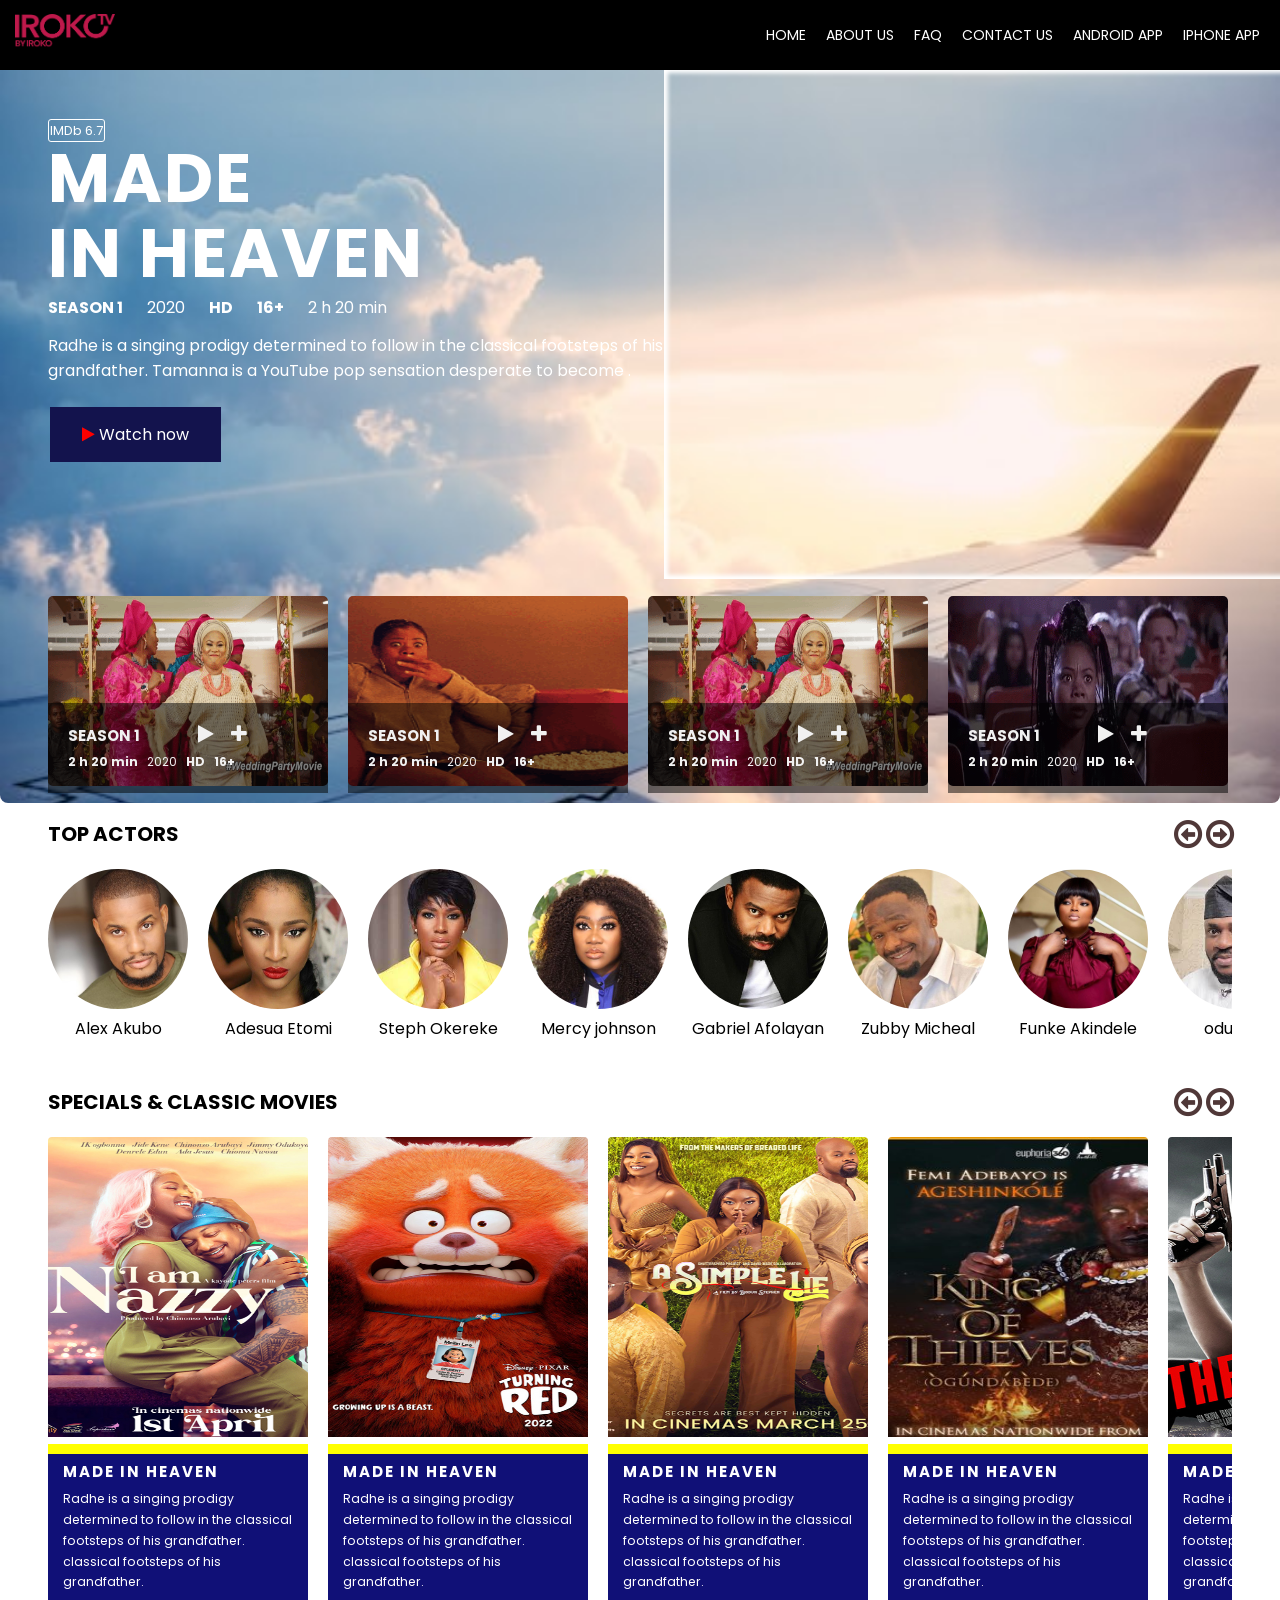
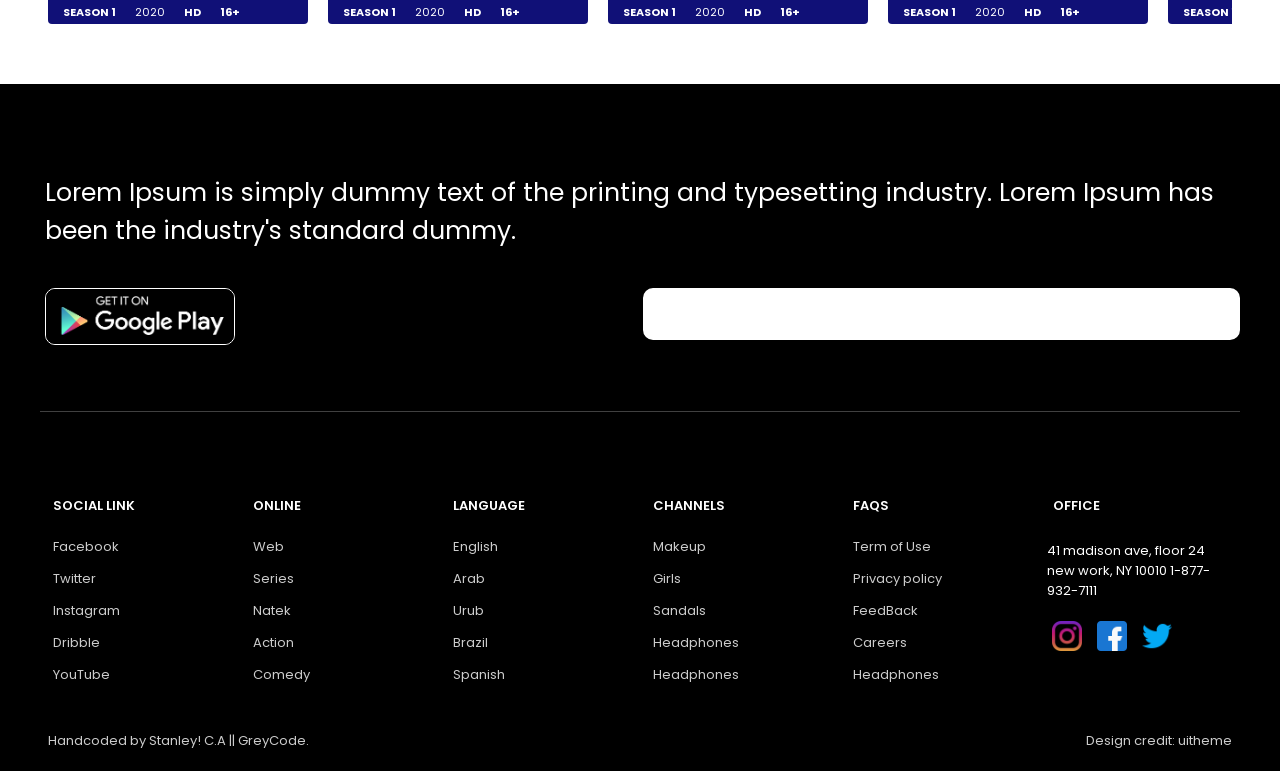
==== commit 88b3a1c6: "update commit." ====
--- a/index.html
+++ b/index.html
@@ -8,7 +8,7 @@
   <title>Stream App</title>
   <link rel="stylesheet" href="style.css">
   <link rel="stylesheet" href="https://cdnjs.cloudflare.com/ajax/libs/font-awesome/4.7.0/css/font-awesome.min.css">
-  <link rel="icon" type="image/x-icon" href="/images/favicon-32x32.png">
+  <link rel="icon" type="image/x-icon" href="images/favicon-32x32.png">
 </head>
 
 <body>
@@ -100,7 +100,7 @@
         </div>
 
         <div class="img-items">
-          <img src="tv-popcorn.gif" alt="tv-popcorn gif">
+          <img src="images/tv-popcorn.gif" alt="tv-popcorn gif">
 
           <div class="content">
             <span class="tag-text" style="font-size: 15px;"><b>SEASON 1 </b> </span> &nbsp; &nbsp; &nbsp; &nbsp; &nbsp;
@@ -130,7 +130,7 @@
         </div>
 
         <div class="img-items">
-          <img src="watching-pay.gif" alt="">
+          <img src="images/watching-pay.gif" alt="">
 
           <div class="content">
             <span class="tag-text" style="font-size: 15px;"><b>SEASON 1 </b> </span> &nbsp; &nbsp; &nbsp; &nbsp; &nbsp;
@@ -177,49 +177,49 @@
         </div>
 
         <div class="img-items">
-          <img src="watching-pay.gif" alt="">
-
-          <div class="content">
-            <span class="tag-text" style="font-size: 15px;"><b>SEASON 1 </b> </span> &nbsp; &nbsp; &nbsp; &nbsp; &nbsp;
-            <span class="tag-text"><b> <i class="fa fa-play" style="font-size:20px;"></i> </b> </span>
-            <span class="tag-text"> <i class="fa fa-plus" aria-hidden="true" style="font-size: 20px;"></i> </span>
-            &nbsp; &nbsp; &nbsp; &nbsp; &nbsp;
-            <span class="tag-textone"><b> 2 h 20 min</b></span>
-            <span class="tag-textone">2020</span>
-            <span class="tag-textone"><b>HD</b></span>
-            <span class="tag-textone"><b>16+</b></span>
-          </div>
-
-        </div>
-
-        <div class="img-items">
-          <img src="tv-popcorn.gif" alt="tv-popcorn.gif">
-
-          <div class="content">
-            <span class="tag-text" style="font-size: 15px;"><b>SEASON 1 </b> </span> &nbsp; &nbsp; &nbsp; &nbsp; &nbsp;
-            <span class="tag-text"><b> <i class="fa fa-play" style="font-size:20px;"></i> </b> </span>
-            <span class="tag-text"> <i class="fa fa-plus" aria-hidden="true" style="font-size: 20px;"></i> </span>
-            &nbsp; &nbsp; &nbsp; &nbsp; &nbsp;
-            <span class="tag-textone"><b> 2 h 20 min</b></span>
-            <span class="tag-textone">2020</span>
-            <span class="tag-textone"><b>HD</b></span>
-            <span class="tag-textone"><b>16+</b></span>
-          </div>
-
-        </div>
-
-        <div class="img-items">
-          <img src="tv-popcorn.gif" alt="tv-popcorn.gif">
-
-        </div>
-
-
-        <div class="img-items">
-          <img src="watching-pay.gif" alt="tv-popcorn.gif">
-        </div>
-
-        <div class="img-items">
-          <img src="tv-popcorn.gif" alt="tv-popcorn.gif">
+          <img src="images/watching-pay.gif" alt="">
+
+          <div class="content">
+            <span class="tag-text" style="font-size: 15px;"><b>SEASON 1 </b> </span> &nbsp; &nbsp; &nbsp; &nbsp; &nbsp;
+            <span class="tag-text"><b> <i class="fa fa-play" style="font-size:20px;"></i> </b> </span>
+            <span class="tag-text"> <i class="fa fa-plus" aria-hidden="true" style="font-size: 20px;"></i> </span>
+            &nbsp; &nbsp; &nbsp; &nbsp; &nbsp;
+            <span class="tag-textone"><b> 2 h 20 min</b></span>
+            <span class="tag-textone">2020</span>
+            <span class="tag-textone"><b>HD</b></span>
+            <span class="tag-textone"><b>16+</b></span>
+          </div>
+
+        </div>
+
+        <div class="img-items">
+          <img src="images/watching-pay.gif" alt="tv-popcorn.gif">
+
+          <div class="content">
+            <span class="tag-text" style="font-size: 15px;"><b>SEASON 1 </b> </span> &nbsp; &nbsp; &nbsp; &nbsp; &nbsp;
+            <span class="tag-text"><b> <i class="fa fa-play" style="font-size:20px;"></i> </b> </span>
+            <span class="tag-text"> <i class="fa fa-plus" aria-hidden="true" style="font-size: 20px;"></i> </span>
+            &nbsp; &nbsp; &nbsp; &nbsp; &nbsp;
+            <span class="tag-textone"><b> 2 h 20 min</b></span>
+            <span class="tag-textone">2020</span>
+            <span class="tag-textone"><b>HD</b></span>
+            <span class="tag-textone"><b>16+</b></span>
+          </div>
+
+        </div>
+
+        <div class="img-items">
+          <img src="images/tv-popcorn.gif" alt="tv-popcorn.gif">
+
+        </div>
+
+
+        <div class="img-items">
+          <img src="images/watching-pay.gif" alt="tv-popcorn.gif">
+        </div>
+
+        <div class="img-items">
+          <img src="images/tv-popcorn.gif" alt="tv-popcorn.gif">
         </div>
 
       </div>
--- a/style.css
+++ b/style.css
@@ -207,19 +207,18 @@
 }
 
 
-
 .image-blurred-edge { 
   width: 100%;
-  height: 500px;
+  height: 510px;
   /* you need to match the shadow color to your background or image border for the desired effect*/
-  box-shadow: 0 0 8px 8px rgb(84, 26, 26) inset;
+  box-shadow: 0 0 4px 4px white inset;
  position: absolute;
  top: 0px;
 }
 
 video {
   object-fit: contain;
-  height: 500px;
+  height: 510px;
   z-index: 2;
 
 }
